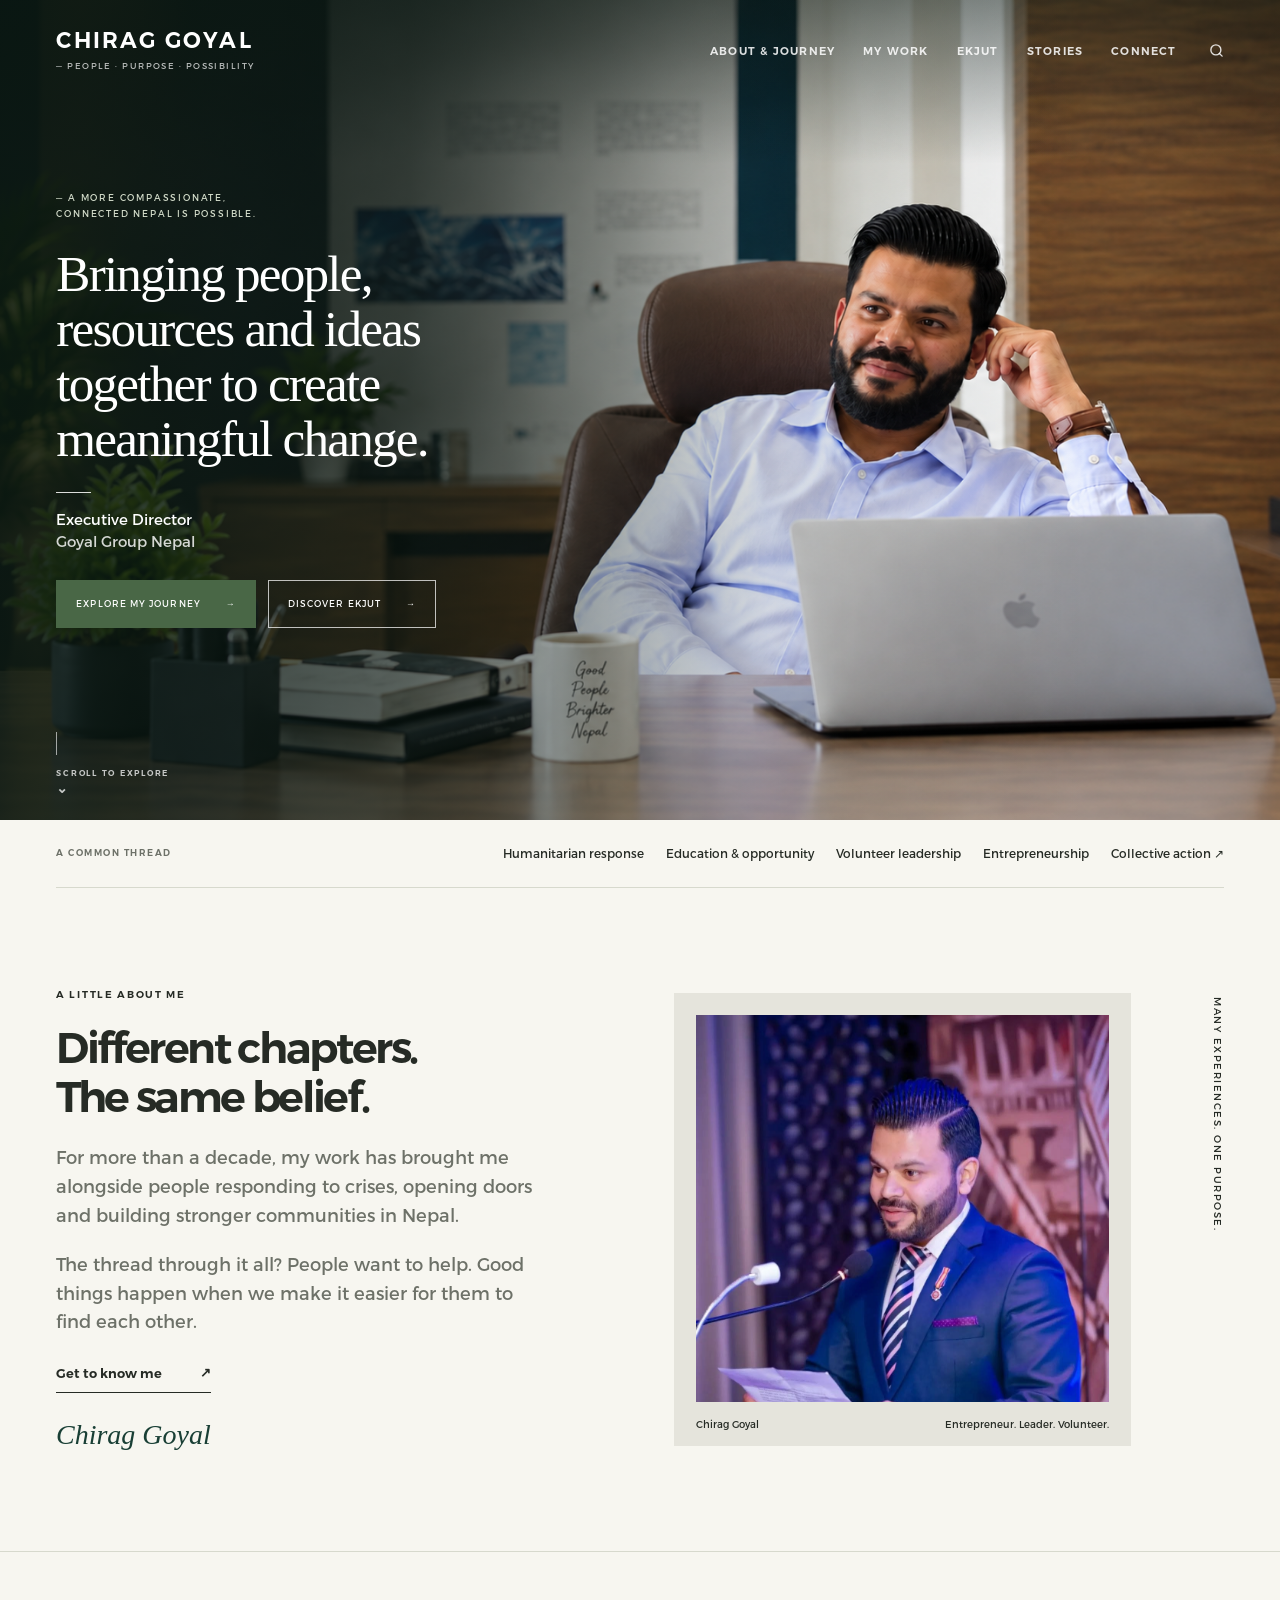
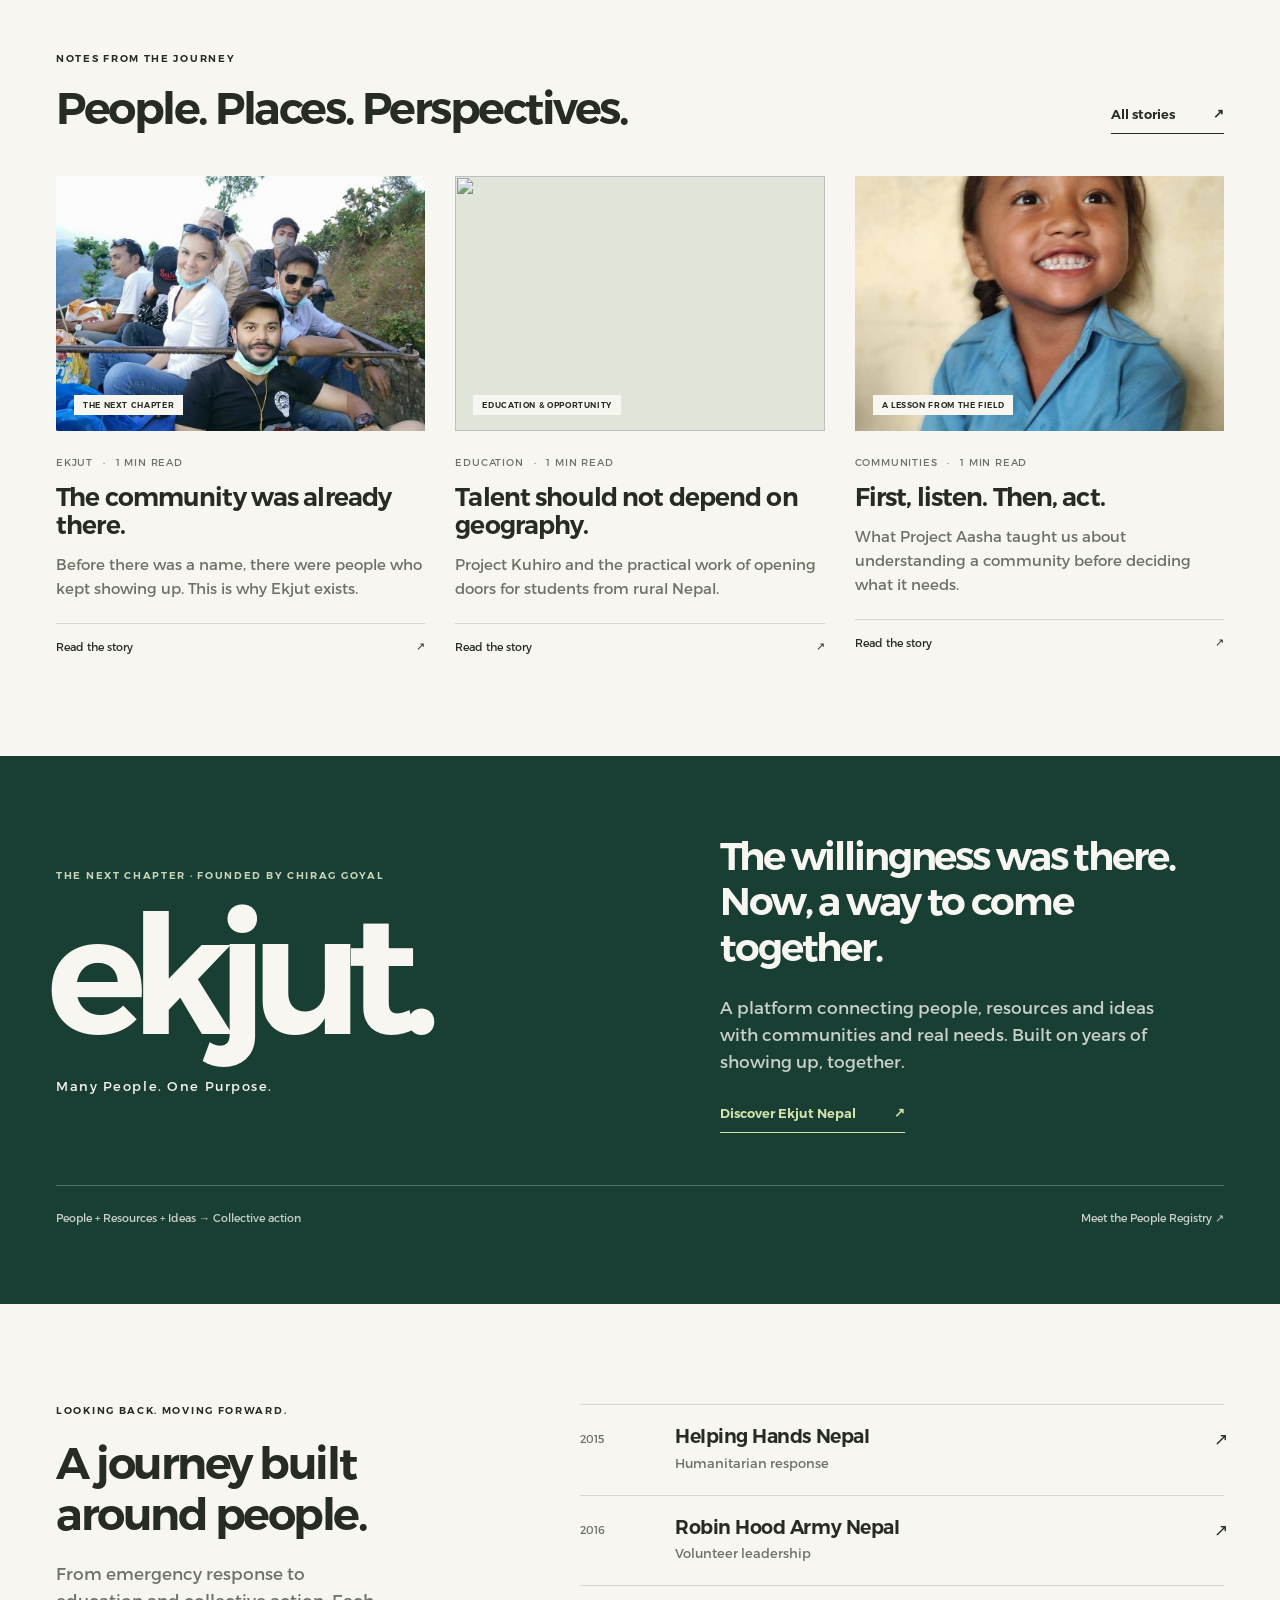
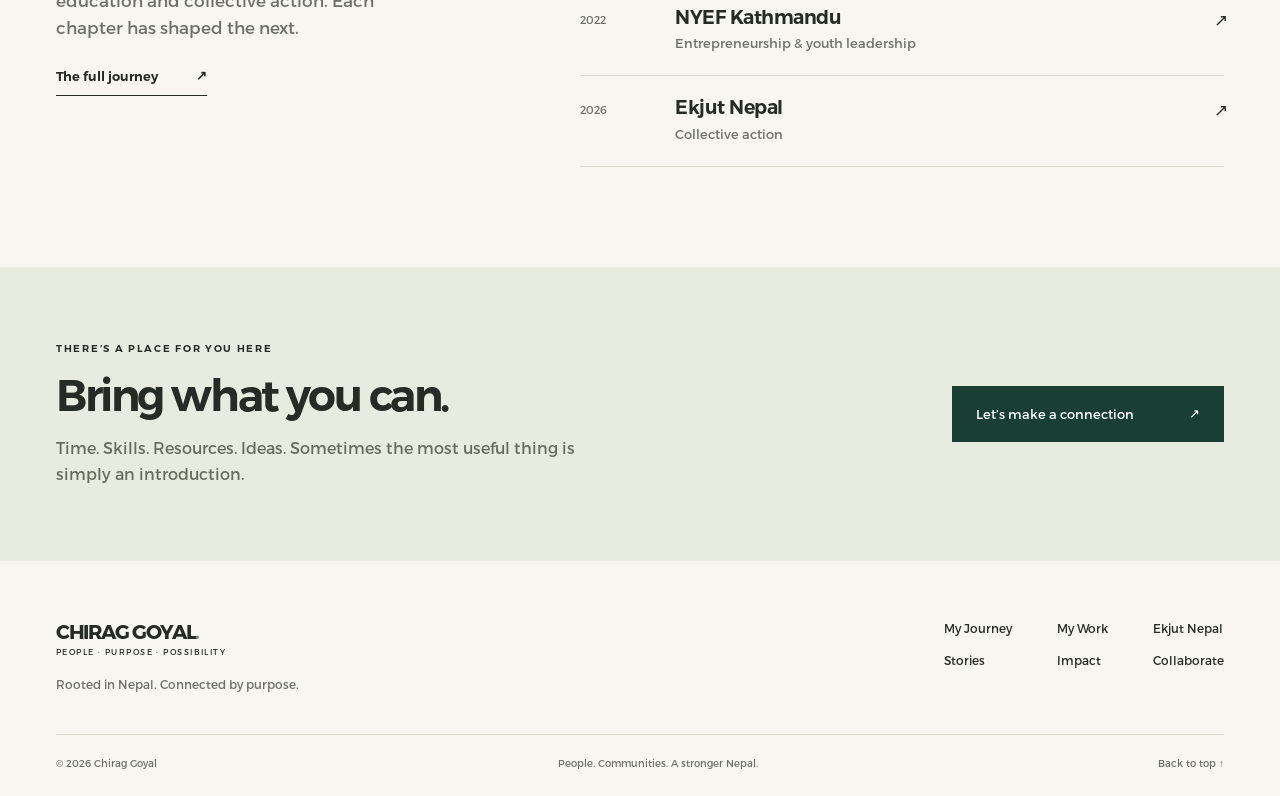
==== index.html @ 1b209d13 "Initial commit" ====
<!doctype html>
<html lang="en">
<head>
  <meta charset="utf-8">
  <meta name="viewport" content="width=device-width, initial-scale=1">
  <meta name="description" content="The work, ideas and journey of Chirag Goyal. Bringing people, resources and ideas together to create meaningful change in Nepal.">
  <meta name="theme-color" content="#193f35">
  <title>Chirag Goyal — People. Purpose. Possibility.</title>
  <link rel="icon" href="assets/favicon.svg" type="image/svg+xml">
  <link rel="stylesheet" href="style.css?v=20260907-photos-hero">
  <script src="app.js?v=20260907-photos-hero" defer></script>
</head>
<body>
  <a class="skip" href="#main">Skip to content</a>
  <div id="site">
    <main id="main">
      <!-- 1. RECREATED HERO SECTION -->
      <section class="hero-live" aria-label="Chirag Goyal hero">
        <img class="hero-live-image" src="assets/hero-bg.png" alt="Chirag Goyal in his office" fetchpriority="high">
        <div class="hero-live-shade" aria-hidden="true"></div>

        <!-- Floating Top Navigation -->
        <div class="hero-live-nav">
          <a class="hero-live-brand" href="index.html" aria-label="Chirag Goyal — Home">
            <span class="hero-brand-title">CHIRAG GOYAL</span>
            <span class="hero-brand-sub">— PEOPLE · PURPOSE · POSSIBILITY</span>
          </a>
          <nav aria-label="Hero navigation">
            <a href="index.html" aria-current="page">HOME</a>
            <a href="#about">ABOUT</a>
            <a href="journey.html">JOURNEY</a>
            <a href="work.html">MY WORK</a>
            <a href="ekjut.html">EKJUT</a>
            <a href="stories.html">PRESS</a>
            <a href="stories.html">STORIES</a>
            <a href="impact.html">IMPACT</a>
            <a href="collaborate.html">COLLABORATE</a>
            <a href="collaborate.html#contact">CONTACT</a>
            <a class="hero-search" href="stories.html" aria-label="Search stories">
              <svg width="15" height="15" viewBox="0 0 24 24" fill="none" stroke="currentColor" stroke-width="2.2" stroke-linecap="round" stroke-linejoin="round" aria-hidden="true">
                <circle cx="11" cy="11" r="8"></circle>
                <line x1="21" y1="21" x2="16.65" y2="16.65"></line>
              </svg>
            </a>
          </nav>
          <button class="hero-menu" type="button" aria-expanded="false" aria-label="Toggle navigation">Menu <span aria-hidden="true">☰</span></button>
        </div>

        <!-- Mobile Drawer Navigation -->
        <div class="hero-drawer" id="hero-drawer" aria-hidden="true">
          <button class="hero-drawer-close" type="button" aria-label="Close menu">Close ×</button>
          <div class="hero-drawer-links">
            <a href="index.html" aria-current="page">HOME</a>
            <a href="#about">ABOUT</a>
            <a href="journey.html">JOURNEY</a>
            <a href="work.html">MY WORK</a>
            <a href="ekjut.html">EKJUT</a>
            <a href="stories.html">PRESS</a>
            <a href="stories.html">STORIES</a>
            <a href="impact.html">IMPACT</a>
            <a href="collaborate.html">COLLABORATE</a>
            <a href="collaborate.html#contact">CONTACT</a>
          </div>
        </div>

        <!-- Left Hero Content -->
        <div class="hero-live-copy">
          <p class="hero-kicker">— A MORE COMPASSIONATE,<br>CONNECTED NEPAL IS POSSIBLE.</p>
          <h1>Bringing people,<br>resources and ideas<br>together to create<br>meaningful change.</h1>
          <div class="hero-rule" aria-hidden="true"></div>
          <p class="hero-role">Executive Director<br><span>Goyal Group Nepal</span></p>
          <div class="hero-actions">
            <a class="hero-btn hero-btn-primary" href="journey.html">EXPLORE MY JOURNEY <span class="arrow" aria-hidden="true">→</span></a>
            <a class="hero-btn hero-btn-secondary" href="ekjut.html">DISCOVER EKJUT <span class="arrow" aria-hidden="true">→</span></a>
          </div>
        </div>

        <!-- Right-Side Decorative Accent -->
        <aside class="hero-live-aside" aria-hidden="true">
          <span>People<br>Communities<br>Opportunities<br>A Stronger Nepal</span>
          <div class="aside-rule"></div>
        </aside>

        <!-- Scroll Indicator -->
        <a class="hero-scroll" href="#about" aria-label="Scroll to explore">
          <span class="scroll-line" aria-hidden="true"></span>
          <span>SCROLL TO EXPLORE</span>
          <span class="scroll-chevron" aria-hidden="true">⌄</span>
        </a>
      </section>

      <!-- Topic Strip -->
      <div class="wrap topic-strip" id="about">
        <span class="eyebrow">A common thread</span>
        <a href="stories.html?category=Humanitarian%20response">Humanitarian response</a>
        <a href="stories.html?category=Education">Education &amp; opportunity</a>
        <a href="stories.html?category=Volunteers">Volunteer leadership</a>
        <a href="stories.html?category=Entrepreneurship">Entrepreneurship</a>
        <a href="ekjut.html">Collective action ↗</a>
      </div>

      <!-- About Section -->
      <section class="section">
        <div class="wrap intro">
          <div class="intro-copy">
            <div class="eyebrow">A little about me</div>
            <h2>Different chapters.<br>The same belief.</h2>
            <p>For more than a decade, my work has brought me alongside people responding to crises, opening doors and building stronger communities in Nepal.</p>
            <p>The thread through it all? People want to help. Good things happen when we make it easier for them to find each other.</p>
            <a class="text-link" href="journey.html">Get to know me <span class="arrow" aria-hidden="true">↗</span></a>
            <div class="signature">Chirag Goyal</div>
          </div>
          <div class="portrait-layout">
            <div class="portrait-frame">
              <img src="assets/chirag-goyal.jpg" alt="Chirag Goyal" loading="lazy" width="420" height="387">
              <div class="portrait-caption">
                <span>Chirag Goyal</span>
                <span>Entrepreneur. Leader. Volunteer.</span>
              </div>
            </div>
            <span class="portrait-aside">MANY EXPERIENCES. ONE PURPOSE.</span>
          </div>
        </div>
      </section>

      <!-- Stories Section -->
      <section class="section stories-section">
        <div class="wrap">
          <div class="section-head">
            <div>
              <div class="eyebrow">Notes from the journey</div>
              <h2>People. Places. Perspectives.</h2>
            </div>
            <a class="text-link" href="stories.html">All stories <span class="arrow" aria-hidden="true">↗</span></a>
          </div>
          <div class="story-grid">
            <article class="story-card">
              <a href="story.html?id=community-was-already-there" tabindex="-1" aria-hidden="true">
                <div class="story-art ekjut-art" aria-hidden="true">
                  <strong>ekjut.</strong>
                  <small class="art-label">The next chapter</small>
                </div>
              </a>
              <div class="story-meta"><span>Ekjut</span><span>·</span><span>1 min read</span></div>
              <h3><a href="story.html?id=community-was-already-there">The community was already there.</a></h3>
              <p>Before there was a name, there were people who kept showing up. This is why Ekjut exists.</p>
              <a class="read-story" href="story.html?id=community-was-already-there" aria-label="Read The community was already there.">Read the story <span class="arrow" aria-hidden="true">↗</span></a>
            </article>
            <article class="story-card">
              <a href="story.html?id=talent-and-geography" tabindex="-1" aria-hidden="true">
                <div class="story-art" aria-hidden="true">
                  <img src="assets/home-hero-exact.jpeg" alt="" loading="lazy">
                  <small class="art-label">Education &amp; opportunity</small>
                </div>
              </a>
              <div class="story-meta"><span>Education</span><span>·</span><span>1 min read</span></div>
              <h3><a href="story.html?id=talent-and-geography">Talent should not depend on geography.</a></h3>
              <p>Project Kuhiro and the practical work of opening doors for students from rural Nepal.</p>
              <a class="read-story" href="story.html?id=talent-and-geography" aria-label="Read Talent should not depend on geography.">Read the story <span class="arrow" aria-hidden="true">↗</span></a>
            </article>
            <article class="story-card">
              <a href="story.html?id=listening-before-acting" tabindex="-1" aria-hidden="true">
                <div class="story-art type-art" aria-hidden="true">
                  <span>Listen.<br>Understand.<br>Act.</span>
                  <small class="art-label">A lesson from the field</small>
                </div>
              </a>
              <div class="story-meta"><span>Communities</span><span>·</span><span>1 min read</span></div>
              <h3><a href="story.html?id=listening-before-acting">First, listen. Then, act.</a></h3>
              <p>What Project Aasha taught us about understanding a community before deciding what it needs.</p>
              <a class="read-story" href="story.html?id=listening-before-acting" aria-label="Read First, listen. Then, act.">Read the story <span class="arrow" aria-hidden="true">↗</span></a>
            </article>
          </div>
        </div>
      </section>

      <!-- Ekjut Feature -->
      <section class="ekjut-feature">
        <div class="wrap">
          <div class="ekjut-layout">
            <div>
              <div class="eyebrow">The next chapter · Founded by Chirag Goyal</div>
              <div class="ekjut-word">ekjut.</div>
              <div class="ekjut-tagline">Many People. One Purpose.</div>
            </div>
            <div>
              <h2>The willingness was there.<br>Now, a way to come together.</h2>
              <p>A platform connecting people, resources and ideas with communities and real needs. Built on years of showing up, together.</p>
              <a class="text-link" href="ekjut.html">Discover Ekjut Nepal <span class="arrow" aria-hidden="true">↗</span></a>
            </div>
          </div>
          <div class="ekjut-bottom">
            <span>People + Resources + Ideas → Collective action</span>
            <a href="ekjut.html#registry">Meet the People Registry ↗</a>
          </div>
        </div>
      </section>

      <!-- Journey Preview -->
      <section class="section">
        <div class="wrap journey-preview">
          <div>
            <div class="eyebrow">Looking back. Moving forward.</div>
            <h2>A journey built around people.</h2>
            <p>From emergency response to education and collective action. Each chapter has shaped the next.</p>
            <a class="text-link" href="journey.html">The full journey <span class="arrow" aria-hidden="true">↗</span></a>
          </div>
          <div>
            <a class="mini-milestone" href="journey.html#helping-hands">
              <span class="year">2015</span>
              <div>
                <h3>Helping Hands Nepal</h3>
                <p>Humanitarian response</p>
              </div>
              <span class="arrow" aria-hidden="true">↗</span>
            </a>
            <a class="mini-milestone" href="journey.html#robin-hood-army">
              <span class="year">2016</span>
              <div>
                <h3>Robin Hood Army Nepal</h3>
                <p>Volunteer leadership</p>
              </div>
              <span class="arrow" aria-hidden="true">↗</span>
            </a>
            <a class="mini-milestone" href="journey.html#nyef">
              <span class="year">2022</span>
              <div>
                <h3>NYEF Kathmandu</h3>
                <p>Entrepreneurship &amp; youth leadership</p>
              </div>
              <span class="arrow" aria-hidden="true">↗</span>
            </a>
            <a class="mini-milestone" href="journey.html#ekjut">
              <span class="year">2026</span>
              <div>
                <h3>Ekjut Nepal</h3>
                <p>Collective action</p>
              </div>
              <span class="arrow" aria-hidden="true">↗</span>
            </a>
          </div>
        </div>
      </section>

      <!-- Invitation Section -->
      <section class="invitation">
        <div class="wrap invite-inner">
          <div>
            <div class="eyebrow">There’s a place for you here</div>
            <h2>Bring what you can.</h2>
            <p>Time. Skills. Resources. Ideas. Sometimes the most useful thing is simply an introduction.</p>
          </div>
          <a class="button" href="collaborate.html">Let’s make a connection <span class="arrow" aria-hidden="true">↗</span></a>
        </div>
      </section>
    </main>

    <!-- Site Footer -->
    <footer>
      <div class="wrap">
        <div class="footer-top">
          <div>
            <a class="brand" href="index.html" aria-label="Chirag Goyal — Home">
              <strong>CHIRAG GOYAL<span style="color:#819369">.</span></strong>
              <small>People · Purpose · Possibility</small>
            </a>
            <p class="footer-note">Rooted in Nepal. Connected by purpose.</p>
          </div>
          <nav class="footer-links" aria-label="Footer navigation">
            <a href="journey.html">My Journey</a>
            <a href="work.html">My Work</a>
            <a href="ekjut.html">Ekjut Nepal</a>
            <a href="stories.html">Stories</a>
            <a href="impact.html">Impact</a>
            <a href="collaborate.html">Collaborate</a>
          </nav>
        </div>
        <div class="footer-bottom">
          <span>© 2026 Chirag Goyal</span>
          <span>People. Communities. A stronger Nepal.</span>
          <a href="#main">Back to top ↑</a>
        </div>
      </div>
    </footer>
  </div>
  <noscript>Please enable JavaScript for enhanced features.</noscript>
</body>
</html>
---- style.css ----
@font-face{font-family:Montserrat;src:url('assets/fonts/montserrat-regular.otf');font-weight:400;font-display:swap}
@font-face{font-family:Montserrat;src:url('assets/fonts/montserrat-semibold.otf');font-weight:600;font-display:swap}
@font-face{font-family:Montserrat;src:url('assets/fonts/montserrat-bold.otf');font-weight:700 900;font-display:swap}
@font-face{font-family:'Proxima Nova';src:local('Proxima Nova'),local('ProximaNova-Regular'),local('FONTSPRING DEMO - Proxima Nova');font-weight:400;font-display:swap}
:root{--paper:#f7f6f0;--ink:#262b25;--green:#193f35;--muted:#6d7168;--line:#d7d9cd;--sage:#dfe5d8;--lime:#d4e3ab;--display:Montserrat,sans-serif;--body:'Proxima Nova',Montserrat,sans-serif}
*{box-sizing:border-box}html{scroll-behavior:smooth;scroll-padding-top:100px}body{margin:0;background:var(--paper);color:var(--ink);font:17px/1.6 var(--body)}a{color:inherit;text-decoration:none}button,input,select,textarea{font:inherit}button{cursor:pointer;color:inherit}a:focus-visible,button:focus-visible,input:focus-visible,select:focus-visible,textarea:focus-visible,summary:focus-visible{outline:3px solid #849b4a;outline-offset:5px}img{display:block;max-width:100%}h1,h2,h3,p{margin:0}h1,h2,h3{font-family:var(--display);font-weight:600;line-height:1.13;letter-spacing:-.055em}h1{font-size:clamp(42px,5.2vw,76px)}h2{font-size:clamp(32px,3.5vw,50px)}h3{font-size:24px;letter-spacing:-.035em}p+p{margin-top:20px}::selection{background:var(--lime);color:var(--green)}.wrap{width:min(1280px,calc(100% - 112px));margin:auto}.eyebrow{font:600 10px/1.4 var(--display);text-transform:uppercase;letter-spacing:.17em}.muted{color:var(--muted)}.skip{position:fixed;left:20px;top:-100px;z-index:100;background:var(--paper);padding:12px}.skip:focus{top:15px}.site-header{height:100px;display:flex;align-items:center;position:relative;z-index:20;background:var(--paper)}.header-inner{display:flex;align-items:center;justify-content:space-between;gap:32px}.brand{display:flex;flex-direction:column;flex-shrink:0;line-height:1.2}.brand strong{font:700 20px var(--display);letter-spacing:-.065em}.brand small{font-size:8px;letter-spacing:.18em;text-transform:uppercase;margin-top:5px}.desktop-nav{display:flex;gap:29px;align-items:center;font-size:13px}.desktop-nav a{position:relative;padding:9px 0}.desktop-nav a:not(.nav-cta):after{content:'';height:1px;position:absolute;bottom:3px;left:0;width:0;background:var(--green);transition:width .2s}.desktop-nav a:hover:after,.desktop-nav a[aria-current]:after{width:100%}.desktop-nav .nav-cta{border:1px solid var(--green);padding:10px 18px;margin-left:12px}.arrow{display:inline-block;margin-left:15px;transition:transform .2s;font-family:Arial,sans-serif}a:hover .arrow,button:hover .arrow{transform:translate(3px,-2px)}.menu-toggle{display:none;background:transparent;border:1px solid var(--line);padding:9px 15px;font-size:12px}
.hero{position:relative;min-height:650px;height:calc(100svh - 145px);max-height:820px;margin:0 24px;background:var(--green);color:white;overflow:hidden}.hero-image{position:absolute;inset:0;width:100%;height:100%;object-fit:cover;object-position:50% 53%;filter:saturate(.55)}.hero:after{content:'';position:absolute;inset:0;background:linear-gradient(90deg,#0d2119b8,#0d211926 80%),linear-gradient(0deg,#0d211961,transparent 65%)}.hero-inner{position:relative;z-index:1;height:100%;min-height:650px;display:flex;flex-direction:column;justify-content:center;padding-top:35px;padding-bottom:95px}.hero .eyebrow{display:flex;align-items:center;gap:10px;margin-bottom:28px}.dot{width:6px;height:6px;display:inline-block;border-radius:50%;background:var(--lime)}.hero h1{font-size:clamp(54px,6.6vw,92px);font-weight:600;line-height:1.04;max-width:790px;letter-spacing:-.065em}.hero h1 span{color:#dbe5bd}.hero-copy{max-width:395px;margin-top:25px;font-size:18px;line-height:1.6;color:#edf0e8}.text-link{display:inline-flex;align-items:center;gap:23px;border-bottom:1px solid currentColor;padding-bottom:8px;font-size:13px;font-weight:600}.hero .text-link{align-self:flex-start;margin-top:30px}.hero-bottom{position:absolute;left:0;right:0;bottom:26px;display:flex;justify-content:space-between;align-items:end;font:400 10px var(--display);letter-spacing:.06em;color:#f1f1e7}.hero-side{position:absolute;right:0;top:42%;writing-mode:vertical-rl;font-size:9px;letter-spacing:.2em}.topic-strip{display:flex;align-items:center;justify-content:space-between;gap:22px;padding:24px 0;border-bottom:1px solid var(--line);font-size:12px}.topic-strip .eyebrow{color:var(--muted);margin-right:auto;font-size:9px}.topic-strip a{white-space:nowrap}.topic-strip a:hover{color:#637640}
.section{padding:100px 0}.section-head{display:flex;align-items:end;justify-content:space-between;gap:30px;margin-bottom:42px}.section-head .eyebrow{margin-bottom:17px}.intro{display:grid;grid-template-columns:1fr 1.05fr;gap:95px;align-items:center}.intro-copy h2{margin:22px 0;font-size:43px;max-width:500px}.intro-copy>p{max-width:480px;color:var(--muted);font-size:18px}.intro-copy .text-link{margin-top:27px}.portrait-layout{display:grid;grid-template-columns:1fr 75px;gap:18px}.portrait-frame{background:#e5e4dc;padding:22px 22px 0;align-self:start}.portrait-frame img{width:100%;filter:saturate(.55);aspect-ratio:1.1;object-fit:cover}.portrait-caption{display:flex;align-items:center;justify-content:space-between;font-size:10px;padding:14px 0;gap:12px}.portrait-aside{writing-mode:vertical-rl;align-self:start;font:400 10px var(--display);letter-spacing:.15em;padding-top:4px}.signature{font:italic 28px Georgia,serif;margin-top:26px;color:var(--green)}.stories-section{border-top:1px solid var(--line)}.story-grid{display:grid;grid-template-columns:repeat(3,1fr);gap:30px}.story-card{min-width:0;display:flex;flex-direction:column}.story-art{height:255px;position:relative;overflow:hidden;background:var(--sage);margin-bottom:23px}.story-art img{width:100%;height:100%;object-fit:cover;transition:transform .6s;filter:saturate(.55)}.story-card:hover .story-art img{transform:scale(1.035)}.art-label{position:absolute;bottom:16px;left:18px;z-index:2;background:var(--paper);padding:5px 9px;font:600 8px var(--display);letter-spacing:.08em;text-transform:uppercase}.story-art.ekjut-art{background:#dbe3ce;display:grid;place-items:center}.ekjut-art:before,.ekjut-art:after{content:'';position:absolute;width:185px;height:185px;border:1px solid #8da178;border-radius:50%;top:23px;left:calc(50% - 135px)}.ekjut-art:after{left:calc(50% - 45px)}.ekjut-art strong{font:600 57px var(--display);letter-spacing:-.09em;color:var(--green);z-index:1}.type-art{background:#e5dfcd;display:flex;align-items:center;justify-content:center;padding:25px}.type-art>span{font:600 52px/1 var(--display);letter-spacing:-.075em;color:#596147;max-width:250px}.type-art:after{content:'↗';position:absolute;right:18px;top:15px;font-size:26px;color:#6d7956}.story-meta{display:flex;gap:10px;color:var(--muted);font-size:10px;text-transform:uppercase;letter-spacing:.08em;flex-wrap:wrap}.story-card h3{margin:13px 0;font-size:25px}.story-card>p{color:var(--muted);font-size:15px;line-height:1.6}.read-story{border-top:1px solid var(--line);display:flex;justify-content:space-between;padding-top:14px;margin-top:23px;font-size:11px}.ekjut-feature{background:var(--green);color:var(--paper);overflow:hidden;padding:78px 0}.ekjut-layout{display:grid;grid-template-columns:1.1fr 1fr;gap:110px;align-items:center}.ekjut-feature .eyebrow{color:#c8d5bb}.ekjut-word{font:600 clamp(100px,13vw,185px)/1.1 var(--display);letter-spacing:-.095em;margin-left:-9px}.ekjut-tagline{font-size:13px;letter-spacing:.12em;margin-top:10px}.ekjut-feature h2{font-size:39px;margin-bottom:23px;line-height:1.17}.ekjut-feature p{color:#c9d2c8;max-width:440px;font-size:17px}.ekjut-feature .text-link{margin-top:28px;color:var(--lime)}.ekjut-bottom{border-top:1px solid #547064;margin-top:52px;padding-top:23px;display:flex;justify-content:space-between;color:#c9d2c8;font-size:11px}.journey-preview{display:grid;grid-template-columns:.8fr 1.2fr;gap:95px}.journey-preview h2{margin:20px 0;max-width:330px}.journey-preview p{max-width:320px;color:var(--muted)}.journey-preview .text-link{margin-top:25px}.mini-milestone{padding:21px 0;border-bottom:1px solid var(--line);display:grid;grid-template-columns:75px 1fr 25px;gap:20px;align-items:start}.mini-milestone:first-child{border-top:1px solid var(--line)}.mini-milestone .year{color:var(--muted);font-size:11px;padding-top:4px}.mini-milestone h3{font-size:19px;letter-spacing:-.025em}.mini-milestone p{font-size:13px;margin-top:5px}.invitation{background:#e8ebdf;padding:75px 0}.invite-inner{display:flex;align-items:center;justify-content:space-between;gap:70px}.invitation h2{font-size:44px;margin:15px 0}.invitation p{font-size:16px;color:#656d5e;max-width:550px}.button{display:inline-flex;align-items:center;justify-content:space-between;gap:40px;padding:17px 23px;border:1px solid var(--green);background:var(--green);color:white;font-size:13px;white-space:nowrap;transition:background .2s}.button:hover{background:#2f5646}.button.outline{background:transparent;color:var(--green)}footer{padding:58px 0 25px}.footer-top{display:flex;justify-content:space-between;align-items:start;gap:35px}.footer-note{font-size:12px;margin-top:17px;color:var(--muted)}.footer-links{display:grid;grid-template-columns:repeat(3,auto);gap:12px 45px;font-size:12px}.footer-bottom{border-top:1px solid var(--line);margin-top:40px;padding-top:20px;display:flex;justify-content:space-between;font-size:10px;color:var(--muted)}
.page-heading{padding:72px 0 55px;border-bottom:1px solid var(--line)}.page-heading .eyebrow{margin-bottom:23px}.page-heading h1{max-width:1000px}.page-heading p{max-width:680px;margin-top:25px;color:var(--muted);font-size:19px}.breadcrumb{font-size:11px;color:var(--muted);margin-bottom:35px;display:flex;gap:14px}.journey-full{display:grid;grid-template-columns:220px 1fr;gap:65px}.side-note{font-size:14px;color:var(--muted);position:sticky;top:35px;align-self:start}.side-note .eyebrow{color:var(--ink);margin-bottom:14px}.timeline-row{border-top:1px solid var(--line);padding:28px 0}.timeline-row:last-child{border-bottom:1px solid var(--line)}.timeline-row summary{list-style:none;display:grid;grid-template-columns:130px 1fr 25px;gap:20px;align-items:start;cursor:pointer}.timeline-row summary::-webkit-details-marker{display:none}.timeline-row summary:after{content:'+';font-size:23px;line-height:1}.timeline-row[open] summary:after{content:'−'}.timeline-row summary time{font-size:12px;color:var(--muted);padding-top:4px}.timeline-row summary h3{font-size:23px}.timeline-row .category{font-size:12px;color:var(--muted);display:block;margin-top:8px}.timeline-copy{margin:23px 40px 0 150px;color:var(--muted);font-size:17px}.lesson{border-left:2px solid #92a277;padding-left:18px;margin-top:22px;color:var(--green);font-style:italic}.work-list{display:grid;grid-template-columns:repeat(2,1fr);gap:0 60px}.work-item{padding:30px 0;border-top:1px solid var(--line)}.work-item .eyebrow{color:var(--muted);margin-bottom:14px}.work-item h3{margin-bottom:14px}.work-item p{color:var(--muted);font-size:16px}.work-item .text-link{margin-top:22px}.split-copy{display:grid;grid-template-columns:1fr 1fr;gap:100px}.split-copy h2{max-width:450px}.split-copy p{color:var(--muted);font-size:18px}.statement{font-size:clamp(30px,4vw,57px);line-height:1.3;letter-spacing:-.05em;font-family:var(--display);max-width:1000px}.quote-section{background:var(--sage)}.quote-section .eyebrow{margin-bottom:26px}.registry-grid{display:grid;grid-template-columns:repeat(3,1fr);gap:0 40px;margin-top:40px}.registry-item{border-top:1px solid var(--line);padding:25px 0}.registry-item h3{font-size:21px;margin-bottom:10px}.registry-item p{font-size:15px;color:var(--muted)}.notice{padding:20px 25px;border-left:2px solid #83976b;background:#eceee4;font-size:14px;color:#58624f;margin-top:35px}.process{counter-reset:step;display:grid;grid-template-columns:repeat(4,1fr);gap:35px;margin-top:45px}.process-item{border-top:1px solid var(--line);padding-top:20px}.process-item:before{counter-increment:step;content:'0' counter(step);font-size:12px;color:var(--muted)}.process-item h3{font-size:22px;margin:20px 0 12px}.process-item p{font-size:15px;color:var(--muted)}.filter-toolbar{display:flex;justify-content:space-between;align-items:center;gap:20px;border-bottom:1px solid var(--line);padding-bottom:25px;margin-bottom:35px}.filters{display:flex;flex-wrap:wrap;gap:6px}.filter-button{background:none;border:1px solid transparent;padding:8px 13px;font-size:12px}.filter-button[aria-pressed=true]{background:var(--green);color:white}.filter-button:hover:not([aria-pressed=true]){border-color:var(--line)}.search-wrap{position:relative;min-width:205px}.search-wrap input{border:0;border-bottom:1px solid #adb5a3;padding:9px 25px 9px 3px;width:100%;background:none;font-size:13px;border-radius:0}.search-wrap span{position:absolute;right:5px;top:5px;font-size:21px}.results-count{font-size:11px;color:var(--muted);margin:0 0 25px}.archive-grid{row-gap:50px}.empty-results{padding:50px 0;grid-column:1/-1}.empty-results p{color:var(--muted);margin:15px 0}.article-wrap{max-width:760px;margin:0 auto}.article-wrap p{font-size:20px;color:#555e51;line-height:1.8}.article-wrap h2{font-size:30px;margin:45px 0 22px}.article-wrap .lesson{font-size:24px;margin:35px 0}.article-top{max-width:940px}.article-top h1{font-size:clamp(40px,5vw,66px);margin:20px 0}.article-top .story-meta{margin-top:25px}.article-art{height:390px;margin:0 0 50px}.article-art.ekjut-art strong{font-size:130px}.article-art.ekjut-art:before,.article-art.ekjut-art:after{width:300px;height:300px;top:40px;left:calc(50% - 240px)}.article-art.ekjut-art:after{left:calc(50% - 60px)}.impact-grid{display:grid;grid-template-columns:repeat(3,1fr);gap:35px}.impact-item{border-top:1px solid var(--line);padding:25px 0}.impact-item h3{margin:20px 0 15px}.impact-item p{color:var(--muted);font-size:16px}.collab-layout{display:grid;grid-template-columns:1fr 1fr;gap:90px}.collab-options{margin-top:25px}.collab-options details{border-bottom:1px solid var(--line);padding:18px 0}.collab-options summary{cursor:pointer;font-family:var(--display);font-size:17px;letter-spacing:-.03em}.collab-options p{color:var(--muted);font-size:15px;padding:15px 0 0}.brief-form{background:#e9ece1;padding:35px}.brief-form h3{margin-bottom:15px}.brief-form>p{font-size:14px;color:var(--muted);margin-bottom:25px}.field{display:flex;flex-direction:column;gap:7px;margin-bottom:19px}.field label{font-size:12px}.field input,.field select,.field textarea{border:1px solid #b7c0ac;border-radius:0;background:var(--paper);padding:12px;font-size:15px;width:100%;min-height:45px}.field textarea{resize:vertical;min-height:120px}.brief-form .button{width:100%}.form-status{font-size:14px;margin-top:18px;color:var(--green)}.sr-only{position:absolute;width:1px;height:1px;padding:0;margin:-1px;overflow:hidden;clip:rect(0,0,0,0);white-space:nowrap;border:0}[hidden]{display:none!important}
@media(max-width:1100px){.wrap{width:calc(100% - 64px)}.desktop-nav{gap:18px;font-size:12px}.desktop-nav .nav-cta{margin-left:0}.intro{gap:45px}.intro-copy h2{font-size:36px}.portrait-layout{grid-template-columns:1fr 15px}.ekjut-layout{gap:60px}.story-art{height:215px}.story-card h3{font-size:22px}.topic-strip{gap:17px}.journey-preview{gap:50px}.hero,.hero-inner{min-height:620px}.journey-full{grid-template-columns:170px 1fr;gap:40px}}
@media(max-width:850px){.desktop-nav{display:none;position:absolute;top:83px;left:0;right:0;background:var(--paper);padding:22px 32px 30px;border-bottom:1px solid var(--line);box-shadow:0 10px 15px #00000008;flex-direction:column;align-items:stretch;gap:10px;font-size:17px}.desktop-nav.is-open{display:flex}.desktop-nav .nav-cta{align-self:flex-start;margin-top:5px}.menu-toggle{display:block}.site-header{height:84px}.hero{margin:0 14px;height:670px;min-height:0}.hero-inner{min-height:0;padding:60px 0 90px}.hero h1{font-size:66px}.hero-side{display:none}.topic-strip{flex-wrap:wrap;justify-content:flex-start;gap:12px 22px}.topic-strip .eyebrow{width:100%}.section{padding:70px 0}.intro{gap:35px;grid-template-columns:1fr 1fr}.intro-copy h2{font-size:32px}.intro-copy>p{font-size:16px}.portrait-frame{padding:12px 12px 0}.portrait-caption{font-size:8px;align-items:start}.story-grid{gap:22px}.story-art{height:185px}.story-card h3{font-size:20px}.ekjut-layout{gap:35px}.ekjut-feature h2{font-size:31px}.ekjut-word{font-size:110px}.ekjut-tagline{font-size:11px}.journey-preview{gap:30px;grid-template-columns:.9fr 1.1fr}.mini-milestone{grid-template-columns:50px 1fr 15px;gap:12px}.mini-milestone h3{font-size:17px}.invite-inner{gap:35px}.invitation h2{font-size:35px}.journey-full{grid-template-columns:1fr}.side-note{position:static;max-width:550px}.split-copy{gap:40px}.process{grid-template-columns:repeat(2,1fr)}.filter-toolbar{align-items:stretch;flex-direction:column}.search-wrap{max-width:350px}.collab-layout{gap:40px}.footer-links{gap:12px 25px}.impact-grid{gap:25px}}
@media(max-width:600px){.wrap{width:calc(100% - 40px)}.brand strong{font-size:19px}.hero{height:690px;margin:0 10px}.hero .wrap{width:calc(100% - 38px)}.hero-inner{justify-content:center;padding-bottom:95px}.hero h1{font-size:55px}.hero-copy{font-size:16px;max-width:310px}.hero .eyebrow{font-size:8px;margin-bottom:25px}.hero-image{object-position:61% center}.hero:after{background:linear-gradient(90deg,#13271bc4,#13271b40),linear-gradient(0deg,#13271b75,transparent)}.hero-bottom{font-size:8px;bottom:22px;gap:25px}.hero-bottom>span:last-child{text-align:right;max-width:100px}.topic-strip{padding:22px 0;font-size:11px;gap:13px 19px}.section{padding:60px 0}.intro{grid-template-columns:1fr;gap:40px}.intro-copy h2{font-size:36px}.intro-copy>p{font-size:17px}.portrait-layout{max-width:380px;grid-template-columns:1fr 20px}.portrait-frame{padding:18px 18px 0}.portrait-caption{font-size:10px}.section-head{align-items:start;gap:20px;margin-bottom:28px}.section-head h2{font-size:31px}.section-head>.text-link{font-size:10px;gap:5px;white-space:nowrap;margin-top:38px}.story-grid{grid-template-columns:1fr;gap:38px}.story-art{height:260px;margin-bottom:18px}.story-card h3{font-size:26px}.story-card>p{font-size:16px}.read-story{margin-top:18px}.ekjut-feature{padding:55px 0}.ekjut-layout{grid-template-columns:1fr;gap:42px}.ekjut-word{font-size:145px}.ekjut-feature h2{font-size:34px;max-width:360px}.ekjut-bottom{gap:20px;font-size:10px;flex-wrap:wrap;margin-top:35px}.journey-preview{grid-template-columns:1fr;gap:35px}.journey-preview h2{font-size:36px;max-width:360px}.journey-preview p{max-width:none}.mini-milestone{grid-template-columns:62px 1fr 20px;padding:23px 0}.mini-milestone h3{font-size:18px}.invitation{padding:55px 0}.invite-inner{flex-direction:column;align-items:start;gap:28px}.invitation h2{font-size:36px}.footer-top{flex-direction:column;gap:30px}.footer-links{width:100%;justify-content:space-between;gap:14px}.footer-bottom{font-size:9px;gap:18px;align-items:start}.footer-bottom>span:last-child{text-align:right;max-width:145px}.page-heading{padding:45px 0}.page-heading p{font-size:17px}.timeline-row summary{grid-template-columns:1fr 20px;gap:12px}.timeline-row summary time{grid-column:1/-1}.timeline-row summary h3{font-size:21px}.timeline-copy{margin:22px 20px 0 0;font-size:16px}.work-list,.split-copy,.registry-grid,.impact-grid,.collab-layout{grid-template-columns:1fr;gap:30px}.registry-grid{gap:0}.process{gap:28px}.process-item h3{font-size:18px}.process-item p{font-size:14px}.statement{font-size:31px}.article-wrap{width:100%}.article-wrap p{font-size:18px}.article-art{height:280px}.article-art.ekjut-art strong{font-size:90px}.article-art.ekjut-art:before,.article-art.ekjut-art:after{width:210px;height:210px;top:30px;left:calc(50% - 150px)}.article-art.ekjut-art:after{left:calc(50% - 50px)}.filter-button{font-size:11px;padding:8px 10px}.brief-form{padding:25px}.page-heading h1{font-size:43px}.article-top h1{font-size:40px}}
@media(prefers-reduced-motion:reduce){html{scroll-behavior:auto}*,*:before,*:after{animation:none!important;transition:none!important}}
/* Hero Live Section - Exact Reference Layout Match with Existing Brand Tokens */
.hero-live{position:relative;width:100%;height:100vh;min-height:720px;max-height:860px;overflow:hidden;background:var(--green);color:#fff}
.hero-live-image{position:absolute;inset:0;width:100%;height:100%;object-fit:cover;object-position:58% 36%;filter:saturate(0.92) contrast(1.02);z-index:1}
.hero-live-shade{position:absolute;inset:0;z-index:2;pointer-events:none;background:linear-gradient(180deg,rgba(7,18,14,0.58) 0%,rgba(7,18,14,0.2) 14%,transparent 26%),linear-gradient(90deg,rgba(8,20,16,0.88) 0%,rgba(8,20,16,0.82) 28%,rgba(8,20,16,0.48) 52%,rgba(8,20,16,0.1) 70%,rgba(8,20,16,0.28) 100%),linear-gradient(0deg,rgba(8,20,16,0.7) 0%,transparent 20%)}
.hero-live-nav,.hero-live-copy,.hero-live-aside,.hero-scroll{position:absolute;z-index:3}

/* Top Navigation Floating Over Hero */
.hero-live-nav{top:0;left:0;right:0;display:flex;align-items:center;justify-content:space-between;padding:32px 4.4vw 20px}
.hero-live-brand{display:flex;flex-direction:column;color:#fff;text-decoration:none}
.hero-brand-title{font:700 21px var(--display);letter-spacing:.18em;line-height:1;color:#fff}
.hero-brand-sub{font:600 8.5px var(--display);letter-spacing:.22em;text-transform:uppercase;color:rgba(255,255,255,0.72);margin-top:8px;padding-top:6px;border-top:1px solid rgba(255,255,255,0.3);display:inline-block}
.hero-live-nav nav{display:flex;align-items:center;gap:26px}
.hero-live-nav nav a{position:relative;font:600 11px var(--display);letter-spacing:.11em;text-transform:uppercase;color:rgba(255,255,255,0.85);text-decoration:none;padding:6px 0;transition:color .2s,opacity .2s}
.hero-live-nav nav a:not(.hero-search):after{content:'';position:absolute;bottom:0;left:0;width:0;height:2px;background:var(--lime);transition:width .25s ease}
.hero-live-nav nav a:hover{color:#fff;opacity:1}
.hero-live-nav nav a:hover:after,.hero-live-nav nav a[aria-current="page"]:after{width:100%}
.hero-live-nav nav a[aria-current="page"]{color:#fff;opacity:1}
.hero-search{display:inline-flex;align-items:center;justify-content:center;color:rgba(255,255,255,0.85);padding:4px;margin-left:4px;transition:color .2s,transform .2s}
.hero-search:hover{color:var(--lime);transform:scale(1.1)}
.hero-menu{display:none;background:transparent;border:1px solid rgba(255,255,255,0.5);color:#fff;padding:8px 14px;font:600 11px var(--display);letter-spacing:.14em;text-transform:uppercase;cursor:pointer;border-radius:0;transition:background .2s,border-color .2s}
.hero-menu:hover{background:rgba(255,255,255,0.15);border-color:#fff}

/* Mobile Drawer */
.hero-drawer{display:none;position:fixed;inset:0;z-index:99;background:rgba(12,28,22,0.98);backdrop-filter:blur(10px);padding:80px 32px 40px;flex-direction:column;justify-content:space-between;transform:translateY(-100%);transition:transform .3s cubic-bezier(0.16,1,0.3,1)}
.hero-drawer.is-open{display:flex;transform:translateY(0)}
.hero-drawer-links{display:flex;flex-direction:column;gap:18px}
.hero-drawer-links a{font:600 19px var(--display);letter-spacing:.08em;text-transform:uppercase;color:rgba(255,255,255,0.9)}
.hero-drawer-links a:hover,.hero-drawer-links a[aria-current="page"]{color:var(--lime)}
.hero-drawer-close{align-self:flex-end;position:absolute;top:26px;right:26px;background:none;border:1px solid rgba(255,255,255,0.4);color:#fff;padding:8px 14px;font:600 11px var(--display);letter-spacing:.12em;text-transform:uppercase}

/* Left Hero Content */
.hero-live-copy{left:4.4vw;top:22%;max-width:580px;animation:heroFadeUp .8s cubic-bezier(0.16,1,0.3,1) both}
@keyframes heroFadeUp{from{opacity:0;transform:translateY(18px)}to{opacity:1;transform:translateY(0)}}
.hero-kicker{font:600 10.5px/1.65 var(--display);letter-spacing:.22em;text-transform:uppercase;color:var(--lime);margin-bottom:24px}
.hero-live-copy h1{font:600 clamp(42px,4.35vw,62px)/1.08 var(--display);letter-spacing:-.048em;color:#fff;margin:0;max-width:570px}
.hero-rule{width:46px;height:2px;background:rgba(255,255,255,0.85);margin:28px 0 18px}
.hero-role{font:400 16px/1.45 var(--body);color:#fff}
.hero-role span{color:rgba(255,255,255,0.82)}

/* CTA Buttons */
.hero-actions{display:flex;align-items:center;gap:14px;margin-top:34px}
.hero-btn{display:inline-flex;align-items:center;justify-content:space-between;gap:38px;padding:14px 24px;font:600 11px var(--display);letter-spacing:.16em;text-transform:uppercase;text-decoration:none;border-radius:0;transition:background .2s,border-color .2s,color .2s,transform .2s;white-space:nowrap}
.hero-btn .arrow{display:inline-block;font-family:Arial,sans-serif;margin-left:0;transition:transform .2s ease}
.hero-btn:hover .arrow{transform:translateX(4px)}
.hero-btn-primary{background:var(--green);border:1px solid var(--green);color:#fff}
.hero-btn-primary:hover{background:#234f42;border-color:#234f42}
.hero-btn-secondary{background:transparent;border:1px solid rgba(255,255,255,0.72);color:#fff}
.hero-btn-secondary:hover{background:rgba(255,255,255,0.12);border-color:#fff}

/* Right-Side Decorative Quote */
.hero-live-aside{right:4.8vw;top:26%;font:italic 26px/1.24 Georgia,serif;color:#f4f2e9;opacity:.88;transform:rotate(-3deg);pointer-events:none;text-align:left}
.aside-rule{width:38px;height:1px;background:rgba(255,255,255,0.55);margin-top:20px}

/* Scroll To Explore Indicator */
.hero-scroll{left:4.4vw;bottom:26px;display:flex;flex-direction:column;align-items:flex-start;color:rgba(255,255,255,0.75);text-decoration:none;font:600 9px/1.5 var(--display);letter-spacing:.22em;text-transform:uppercase;transition:color .2s}
.hero-scroll:hover{color:#fff}
.scroll-line{display:block;width:1px;height:46px;background:rgba(255,255,255,0.6);margin-bottom:12px}
.scroll-chevron{font-size:14px;line-height:1;margin-top:2px}

/* Responsive Media Queries */
@media(max-width:1280px){
  .hero-live-nav nav{gap:18px}
  .hero-live-copy h1{font-size:clamp(38px,4.1vw,52px);max-width:520px}
  .hero-btn{gap:28px;padding:13px 20px;font-size:10.5px}
  .hero-live-aside{font-size:22px;right:3.5vw}
}
@media(max-width:1024px){
  .hero-live{height:760px;min-height:700px}
  .hero-live-nav{padding:26px 4vw 16px}
  .hero-live-nav nav{gap:13px}
  .hero-live-nav nav a{font-size:10px;letter-spacing:.08em}
  .hero-live-image{object-position:62% 36%}
  .hero-live-copy{top:20%;max-width:480px}
  .hero-live-copy h1{font-size:38px}
  .hero-live-aside{font-size:20px;right:3vw;top:28%}
}
@media(max-width:850px){
  .hero-live{height:720px;min-height:680px}
  .hero-live-nav nav{display:none}
  .hero-menu{display:block}
  .hero-live-image{object-position:65% 36%}
  .hero-live-shade{background:linear-gradient(180deg,rgba(7,18,14,0.7) 0%,rgba(7,18,14,0.2) 15%,transparent 26%),linear-gradient(90deg,rgba(8,20,16,0.92) 0%,rgba(8,20,16,0.85) 45%,rgba(8,20,16,0.45) 80%,rgba(8,20,16,0.3) 100%),linear-gradient(0deg,rgba(8,20,16,0.75) 0%,transparent 24%)}
  .hero-live-copy{left:30px;right:30px;top:18%;max-width:none}
  .hero-live-copy h1{font-size:36px}
  .hero-live-aside{display:none}
  .hero-actions{gap:10px}
  .hero-btn{gap:22px;padding:12px 18px;font-size:10px}
  .hero-scroll{left:30px;bottom:22px}
}
@media(max-width:480px){
  .hero-live{height:680px;min-height:640px}
  .hero-live-nav{padding:22px 20px}
  .hero-brand-title{font-size:18px}
  .hero-brand-sub{font-size:7.5px}
  .hero-live-image{object-position:70% 36%}
  .hero-live-shade{background:linear-gradient(180deg,rgba(7,18,14,0.75) 0%,rgba(7,18,14,0.3) 15%,transparent 26%),linear-gradient(90deg,rgba(8,20,16,0.94) 0%,rgba(8,20,16,0.88) 60%,rgba(8,20,16,0.6) 100%),linear-gradient(0deg,rgba(8,20,16,0.8) 0%,transparent 25%)}
  .hero-live-copy{left:20px;right:20px;top:16%}
  .hero-kicker{font-size:9px;margin-bottom:16px}
  .hero-live-copy h1{font-size:31px;line-height:1.12}
  .hero-rule{margin:20px 0 14px}
  .hero-role{font-size:14px}
  .hero-actions{flex-direction:column;align-items:stretch;gap:10px;margin-top:24px}
  .hero-btn{justify-content:center;gap:14px;padding:13px 20px;width:100%}
  .hero-scroll{display:none}
}

/* Simplified hero: one readable copy column and unobstructed portrait. */
.hero-live{height: min(820px,100svh);min-height:680px;max-height:none}
.hero-live-nav{padding:30px 4.4vw;gap:40px}
.hero-live-nav nav{gap:28px}
.hero-brand-title{font-weight:600;font-size:22px;letter-spacing:.1em}
.hero-brand-sub{font-weight:400;letter-spacing:.17em;border:0;padding:0}
.hero-live-image{object-position:center center;filter:none}
.hero-live-shade{background:linear-gradient(90deg,rgba(9,23,18,.89),rgba(9,23,18,.64) 32%,rgba(9,23,18,.12) 60%,transparent 85%),linear-gradient(180deg,rgba(9,23,18,.48),transparent 20%)}
.hero-live-copy{top:190px;left:4.4vw;right:auto;width:45%;max-width:600px;animation:none}
.hero-kicker{font-weight:400;font-size:9px;letter-spacing:.2em;margin:0 0 25px;line-height:1.8;color:#d3dcca}
.hero-live-copy h1{font:400 clamp(38px,4vw,58px)/1.07 Georgia,serif;letter-spacing:-.035em;max-width:none;margin:0}
.hero-rule{margin:25px 0 15px;width:35px;height:1px}
.hero-role{font-size:15px;line-height:1.5}
.hero-actions{gap:12px;margin-top:27px}
.hero-btn{font-size:9px;font-weight:400;letter-spacing:.12em;padding:16px 19px;gap:25px;min-height:48px}
.hero-btn-primary{background:#496746;border-color:#496746}
.hero-live-aside{display:none}
.hero-scroll{bottom:25px;font-size:8px}
.hero-scroll .scroll-line{height:23px}
.photo-art img{filter:none;object-position:center 35%}
.photo-art.article-art{height:auto}
.photo-art.article-art img{height:auto;max-height:700px;object-fit:contain;background:var(--sage)}
.portrait-frame img{aspect-ratio:1;object-position:center;filter:none}
.hero-drawer{overflow-y:auto;overscroll-behavior:contain}
@media(min-width:851px) and (max-height:760px){.hero-live-copy{top:145px}.hero-live-copy h1{font-size:46px}.hero-kicker{margin-bottom:18px}.hero-scroll{display:none}}
@media(max-width:1100px){.hero-live-nav nav{gap:18px}.hero-live-nav nav a{font-size:9px}.hero-brand-title{font-size:19px}.hero-live-copy{width:48%;top:175px}.hero-live-copy h1{font-size:43px}.hero-actions{flex-wrap:wrap}.hero-btn{gap:16px;padding:14px 16px}}
@media(max-width:850px){
 .hero-live{height:auto;min-height:0;display:flex;flex-direction:column;padding-top:82px;background:#19362c}
 .hero-live-nav{position:absolute;padding:23px 24px;gap:20px;height:82px;background:#19362c}
 .hero-live-nav nav{display:none}.hero-menu{display:block;min-height:40px}
 .hero-live-image{position:relative;inset:auto;height:340px;object-position:70% 40%;order:0}
 .hero-live-shade{display:none}
 .hero-live-copy{position:relative;top:auto;left:auto;right:auto;width:auto;max-width:none;padding:35px 30px 45px;order:1}
 .hero-live-copy h1{font:400 46px/1.08 Georgia,serif;letter-spacing:-.03em}
 .hero-kicker{font-size:8px;margin-bottom:21px}
 .hero-actions{flex-direction:row;flex-wrap:wrap;align-items:center;margin-top:25px;gap:12px}
 .hero-btn{width:auto;font-size:9px;justify-content:space-between;padding:15px 18px;min-height:48px;gap:20px}
 .hero-scroll,.hero-live-aside{display:none}.hero-drawer-links{gap:0}.hero-drawer-links a{padding:19px 0;border-bottom:1px solid #ffffff30;font-size:17px}
}
@media(max-width:480px){
 .hero-live-image{height:260px;object-position:72% center}
 .hero-live-nav{padding:20px}.hero-brand-title{font-size:17px}.hero-brand-sub{font-size:6.5px;letter-spacing:.1em}
 .hero-live-copy{padding:29px 22px 36px}.hero-live-copy h1{font-size:clamp(31px,8.8vw,41px)}
 .hero-rule{margin:23px 0 13px}.hero-role{font-size:14px}.hero-actions{gap:10px}
 .hero-btn{font-size:8px;letter-spacing:.05em;gap:12px;padding:14px 12px}
 .section-head{flex-wrap:wrap}.section-head>.text-link{margin-top:0}.portrait-layout{max-width:none}
}
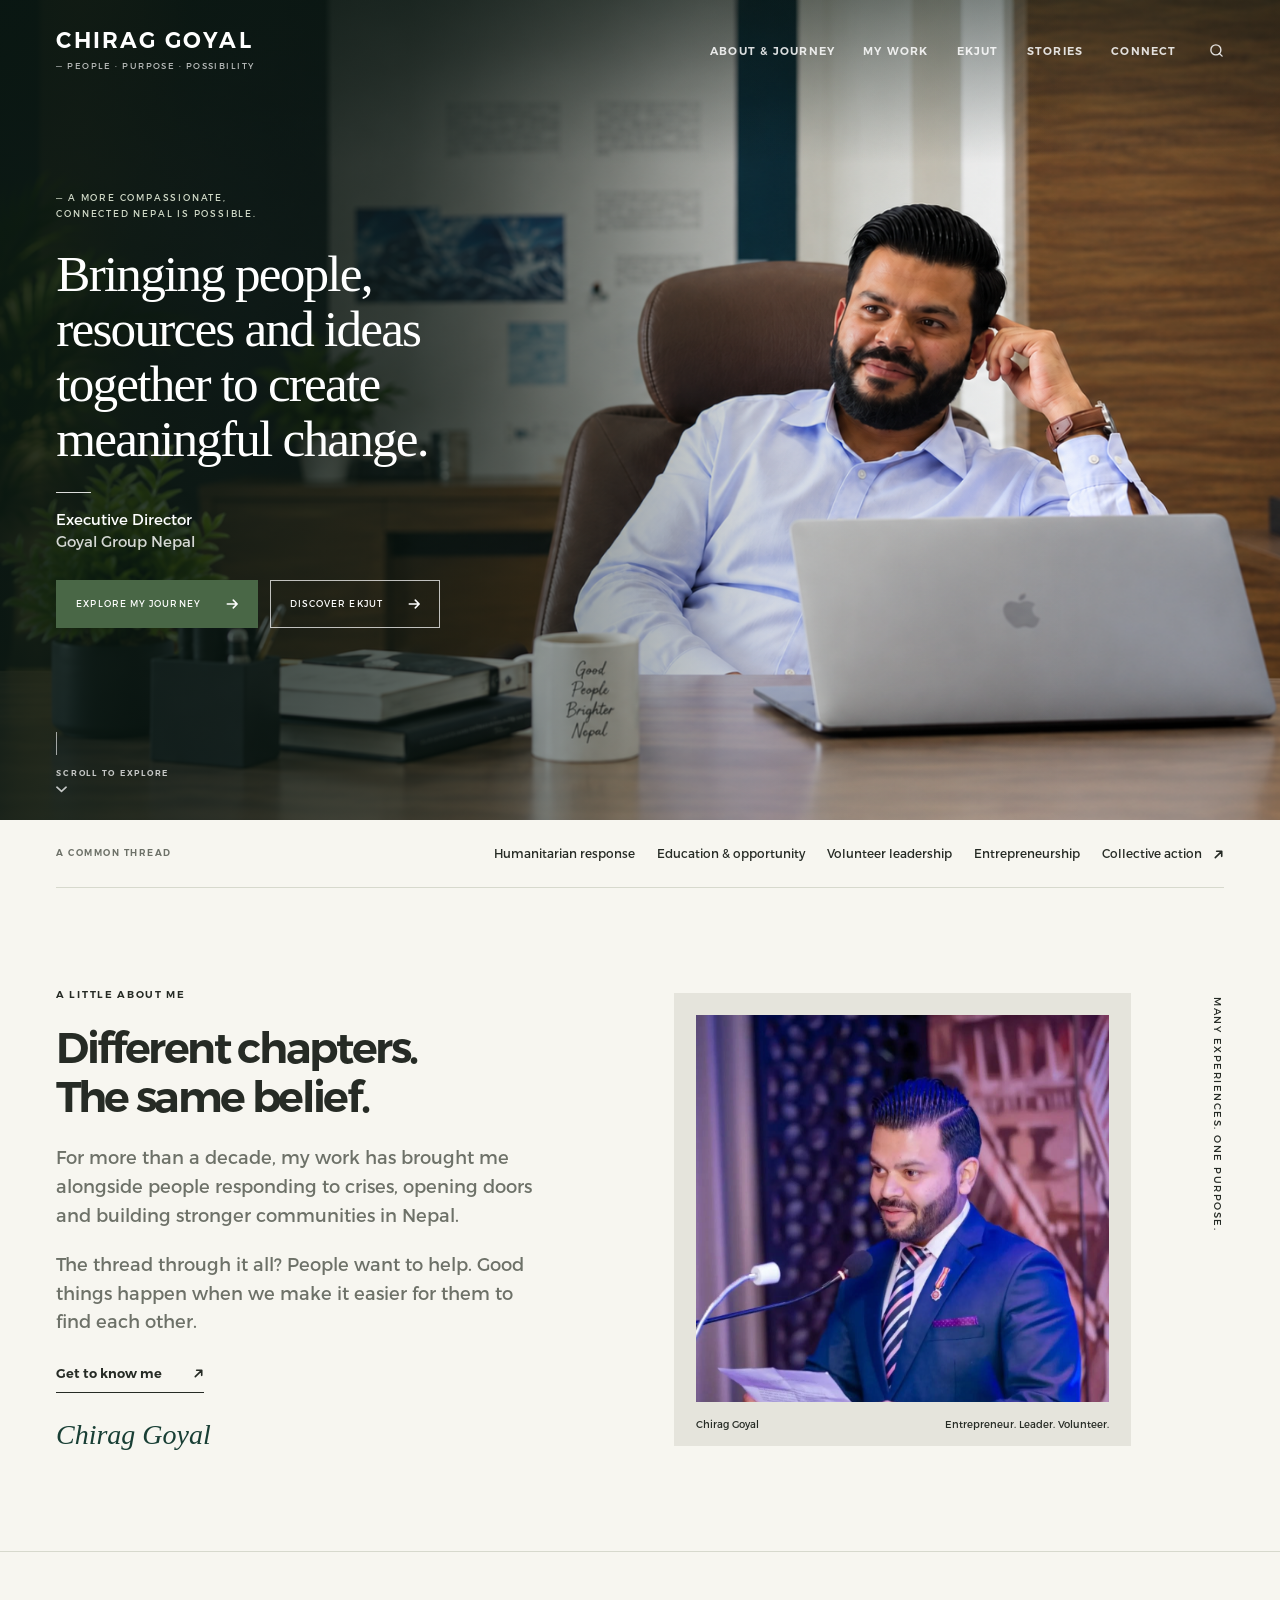
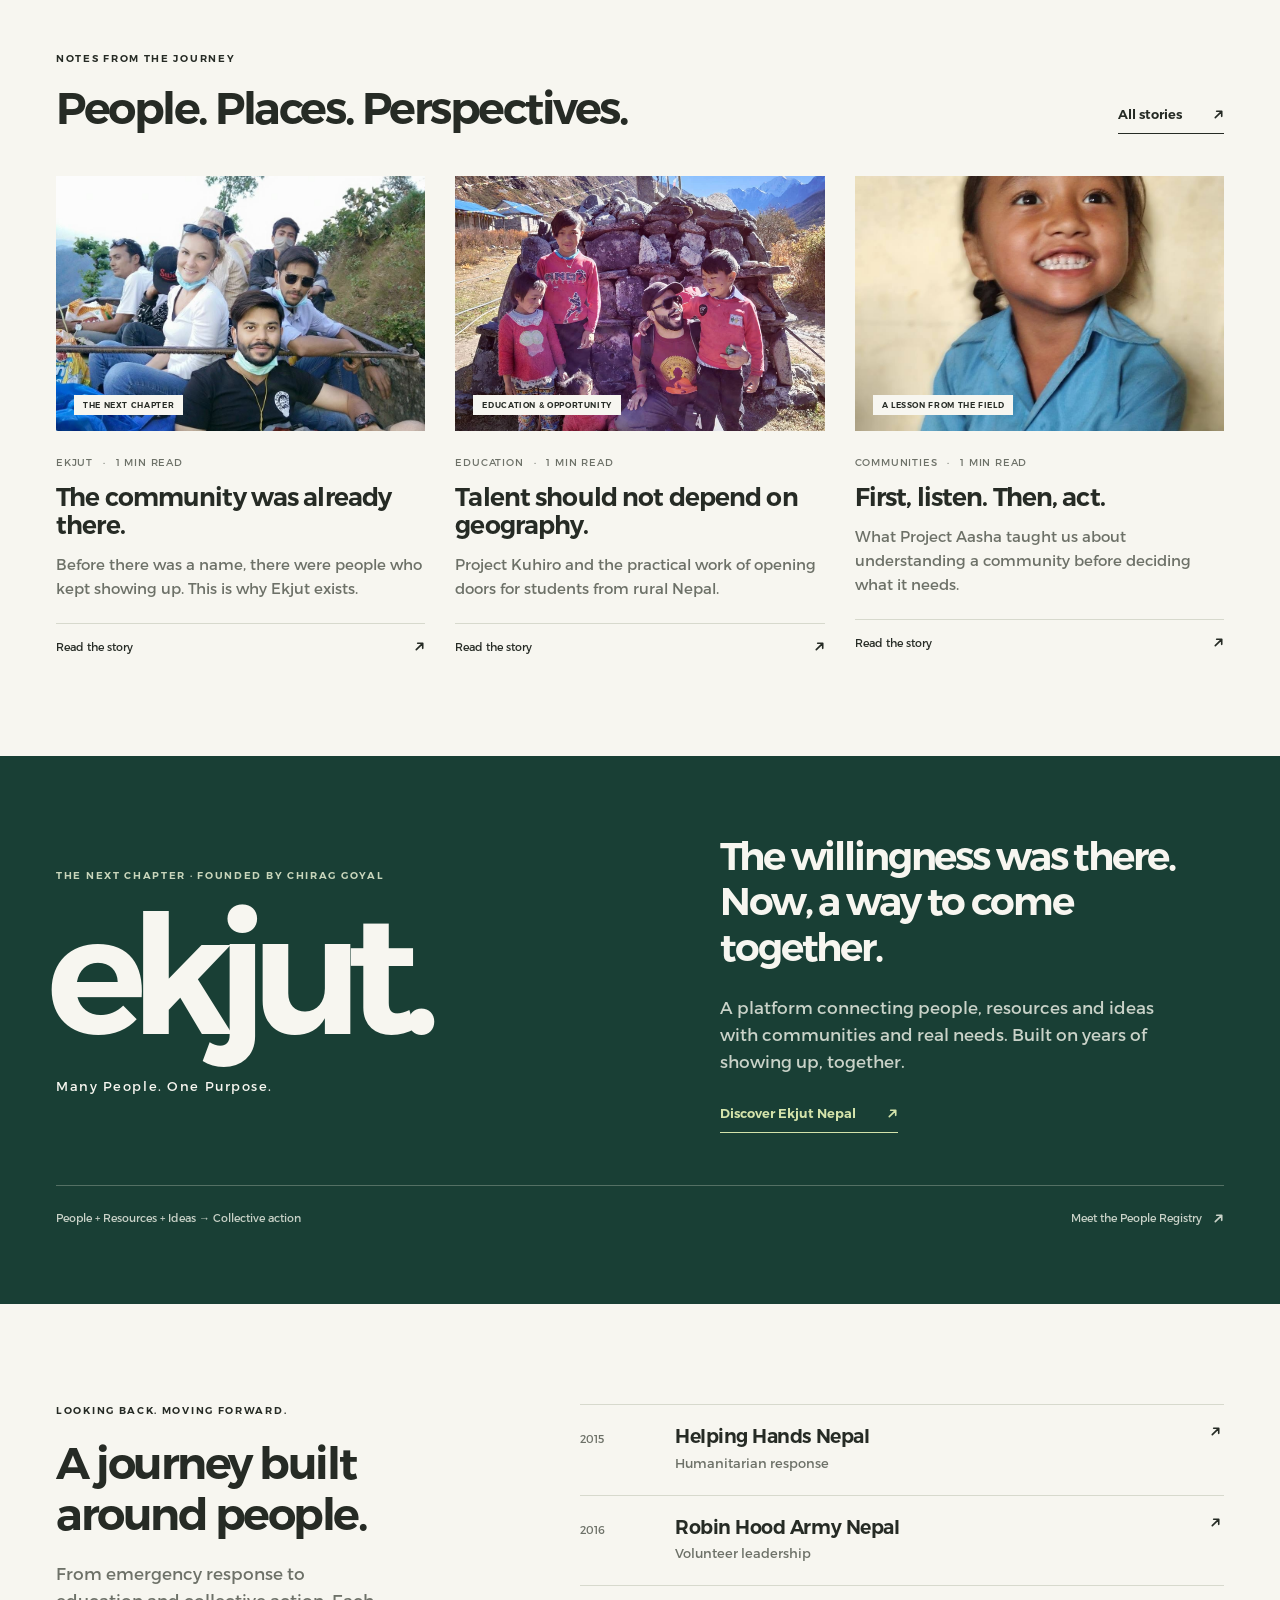
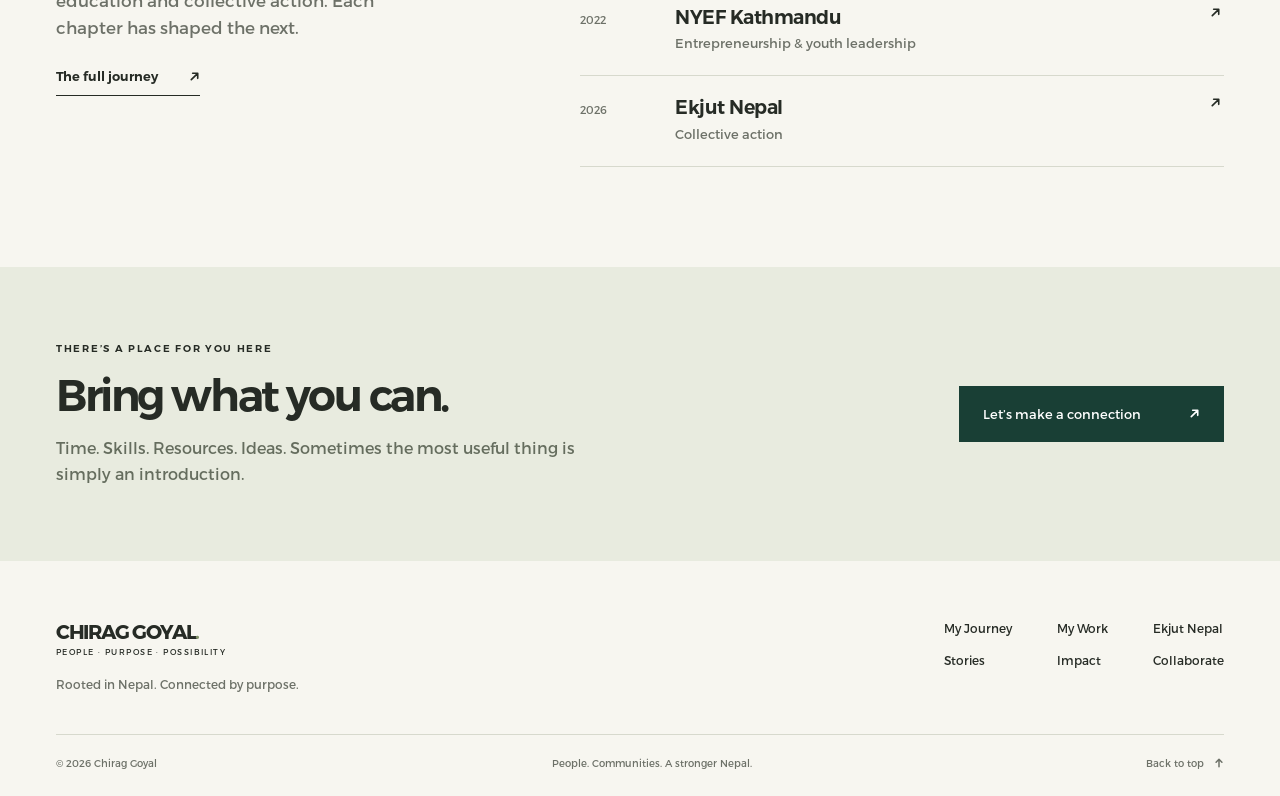
==== commit a58c59ff: "Add photo to talent-and-geography, replace unicode arrows with clean SVGs, and improve mobile UX" ====
--- a/index.html
+++ b/index.html
@@ -7,8 +7,8 @@
   <meta name="theme-color" content="#193f35">
   <title>Chirag Goyal — People. Purpose. Possibility.</title>
   <link rel="icon" href="assets/favicon.svg" type="image/svg+xml">
-  <link rel="stylesheet" href="style.css?v=20260907-photos-hero">
-  <script src="app.js?v=20260907-photos-hero" defer></script>
+  <link rel="stylesheet" href="style.css?v=20260911-ux-arrows">
+  <script src="app.js?v=20260911-ux-arrows" defer></script>
 </head>
 <body>
   <a class="skip" href="#main">Skip to content</a>
@@ -43,12 +43,12 @@
               </svg>
             </a>
           </nav>
-          <button class="hero-menu" type="button" aria-expanded="false" aria-label="Toggle navigation">Menu <span aria-hidden="true">☰</span></button>
+          <button class="hero-menu" type="button" aria-expanded="false" aria-label="Toggle navigation">Menu <span class="menu-icon" aria-hidden="true"><svg width="14" height="11" viewBox="0 0 16 12" fill="none" stroke="currentColor" stroke-width="2" stroke-linecap="round"><line x1="0" y1="1" x2="16" y2="1"/><line x1="0" y1="6" x2="16" y2="6"/><line x1="0" y1="11" x2="16" y2="11"/></svg></span></button>
         </div>
 
         <!-- Mobile Drawer Navigation -->
         <div class="hero-drawer" id="hero-drawer" aria-hidden="true">
-          <button class="hero-drawer-close" type="button" aria-label="Close menu">Close ×</button>
+          <button class="hero-drawer-close" type="button" aria-label="Close menu">Close <span aria-hidden="true"><svg width="11" height="11" viewBox="0 0 12 12" fill="none" stroke="currentColor" stroke-width="2" stroke-linecap="round"><line x1="1" y1="1" x2="11" y2="11"/><line x1="11" y1="1" x2="1" y2="11"/></svg></span></button>
           <div class="hero-drawer-links">
             <a href="index.html" aria-current="page">HOME</a>
             <a href="#about">ABOUT</a>
@@ -70,8 +70,8 @@
           <div class="hero-rule" aria-hidden="true"></div>
           <p class="hero-role">Executive Director<br><span>Goyal Group Nepal</span></p>
           <div class="hero-actions">
-            <a class="hero-btn hero-btn-primary" href="journey.html">EXPLORE MY JOURNEY <span class="arrow" aria-hidden="true">→</span></a>
-            <a class="hero-btn hero-btn-secondary" href="ekjut.html">DISCOVER EKJUT <span class="arrow" aria-hidden="true">→</span></a>
+            <a class="hero-btn hero-btn-primary" href="journey.html">EXPLORE MY JOURNEY <span class="arrow arrow-right" aria-hidden="true"><svg width="12" height="12" viewBox="0 0 14 14" fill="none" stroke="currentColor" stroke-width="1.8" stroke-linecap="round" stroke-linejoin="round"><path d="M1.5 7h11M8.5 2.5l4.5 4.5-4.5 4.5"/></svg></span></a>
+            <a class="hero-btn hero-btn-secondary" href="ekjut.html">DISCOVER EKJUT <span class="arrow arrow-right" aria-hidden="true"><svg width="12" height="12" viewBox="0 0 14 14" fill="none" stroke="currentColor" stroke-width="1.8" stroke-linecap="round" stroke-linejoin="round"><path d="M1.5 7h11M8.5 2.5l4.5 4.5-4.5 4.5"/></svg></span></a>
           </div>
         </div>
 
@@ -85,7 +85,7 @@
         <a class="hero-scroll" href="#about" aria-label="Scroll to explore">
           <span class="scroll-line" aria-hidden="true"></span>
           <span>SCROLL TO EXPLORE</span>
-          <span class="scroll-chevron" aria-hidden="true">⌄</span>
+          <span class="scroll-chevron" aria-hidden="true"><svg width="11" height="7" viewBox="0 0 12 7" fill="none" stroke="currentColor" stroke-width="1.8" stroke-linecap="round" stroke-linejoin="round"><path d="M1 1l5 4.5L11 1"/></svg></span>
         </a>
       </section>
 
@@ -96,7 +96,7 @@
         <a href="stories.html?category=Education">Education &amp; opportunity</a>
         <a href="stories.html?category=Volunteers">Volunteer leadership</a>
         <a href="stories.html?category=Entrepreneurship">Entrepreneurship</a>
-        <a href="ekjut.html">Collective action ↗</a>
+        <a href="ekjut.html">Collective action <span class="arrow" aria-hidden="true"><svg width="11" height="11" viewBox="0 0 12 12" fill="none" stroke="currentColor" stroke-width="1.8" stroke-linecap="round" stroke-linejoin="round"><path d="M2.5 9.5L9.5 2.5M9.5 2.5H4M9.5 2.5V8"/></svg></span></a>
       </div>
 
       <!-- About Section -->
@@ -107,7 +107,7 @@
             <h2>Different chapters.<br>The same belief.</h2>
             <p>For more than a decade, my work has brought me alongside people responding to crises, opening doors and building stronger communities in Nepal.</p>
             <p>The thread through it all? People want to help. Good things happen when we make it easier for them to find each other.</p>
-            <a class="text-link" href="journey.html">Get to know me <span class="arrow" aria-hidden="true">↗</span></a>
+            <a class="text-link" href="journey.html">Get to know me <span class="arrow" aria-hidden="true"><svg width="11" height="11" viewBox="0 0 12 12" fill="none" stroke="currentColor" stroke-width="1.8" stroke-linecap="round" stroke-linejoin="round"><path d="M2.5 9.5L9.5 2.5M9.5 2.5H4M9.5 2.5V8"/></svg></span></a>
             <div class="signature">Chirag Goyal</div>
           </div>
           <div class="portrait-layout">
@@ -131,7 +131,7 @@
               <div class="eyebrow">Notes from the journey</div>
               <h2>People. Places. Perspectives.</h2>
             </div>
-            <a class="text-link" href="stories.html">All stories <span class="arrow" aria-hidden="true">↗</span></a>
+            <a class="text-link" href="stories.html">All stories <span class="arrow" aria-hidden="true"><svg width="11" height="11" viewBox="0 0 12 12" fill="none" stroke="currentColor" stroke-width="1.8" stroke-linecap="round" stroke-linejoin="round"><path d="M2.5 9.5L9.5 2.5M9.5 2.5H4M9.5 2.5V8"/></svg></span></a>
           </div>
           <div class="story-grid">
             <article class="story-card">
@@ -144,19 +144,19 @@
               <div class="story-meta"><span>Ekjut</span><span>·</span><span>1 min read</span></div>
               <h3><a href="story.html?id=community-was-already-there">The community was already there.</a></h3>
               <p>Before there was a name, there were people who kept showing up. This is why Ekjut exists.</p>
-              <a class="read-story" href="story.html?id=community-was-already-there" aria-label="Read The community was already there.">Read the story <span class="arrow" aria-hidden="true">↗</span></a>
+              <a class="read-story" href="story.html?id=community-was-already-there" aria-label="Read The community was already there.">Read the story <span class="arrow" aria-hidden="true"><svg width="11" height="11" viewBox="0 0 12 12" fill="none" stroke="currentColor" stroke-width="1.8" stroke-linecap="round" stroke-linejoin="round"><path d="M2.5 9.5L9.5 2.5M9.5 2.5H4M9.5 2.5V8"/></svg></span></a>
             </article>
             <article class="story-card">
               <a href="story.html?id=talent-and-geography" tabindex="-1" aria-hidden="true">
-                <div class="story-art" aria-hidden="true">
-                  <img src="assets/home-hero-exact.jpeg" alt="" loading="lazy">
+                <div class="story-art photo-art" aria-hidden="true">
+                  <img src="assets/123025536_10158779060204621_6686752857166138746_n.jpg" alt="Education &amp; opportunity" loading="lazy">
                   <small class="art-label">Education &amp; opportunity</small>
                 </div>
               </a>
               <div class="story-meta"><span>Education</span><span>·</span><span>1 min read</span></div>
               <h3><a href="story.html?id=talent-and-geography">Talent should not depend on geography.</a></h3>
               <p>Project Kuhiro and the practical work of opening doors for students from rural Nepal.</p>
-              <a class="read-story" href="story.html?id=talent-and-geography" aria-label="Read Talent should not depend on geography.">Read the story <span class="arrow" aria-hidden="true">↗</span></a>
+              <a class="read-story" href="story.html?id=talent-and-geography" aria-label="Read Talent should not depend on geography.">Read the story <span class="arrow" aria-hidden="true"><svg width="11" height="11" viewBox="0 0 12 12" fill="none" stroke="currentColor" stroke-width="1.8" stroke-linecap="round" stroke-linejoin="round"><path d="M2.5 9.5L9.5 2.5M9.5 2.5H4M9.5 2.5V8"/></svg></span></a>
             </article>
             <article class="story-card">
               <a href="story.html?id=listening-before-acting" tabindex="-1" aria-hidden="true">
@@ -168,7 +168,7 @@
               <div class="story-meta"><span>Communities</span><span>·</span><span>1 min read</span></div>
               <h3><a href="story.html?id=listening-before-acting">First, listen. Then, act.</a></h3>
               <p>What Project Aasha taught us about understanding a community before deciding what it needs.</p>
-              <a class="read-story" href="story.html?id=listening-before-acting" aria-label="Read First, listen. Then, act.">Read the story <span class="arrow" aria-hidden="true">↗</span></a>
+              <a class="read-story" href="story.html?id=listening-before-acting" aria-label="Read First, listen. Then, act.">Read the story <span class="arrow" aria-hidden="true"><svg width="11" height="11" viewBox="0 0 12 12" fill="none" stroke="currentColor" stroke-width="1.8" stroke-linecap="round" stroke-linejoin="round"><path d="M2.5 9.5L9.5 2.5M9.5 2.5H4M9.5 2.5V8"/></svg></span></a>
             </article>
           </div>
         </div>
@@ -186,12 +186,12 @@
             <div>
               <h2>The willingness was there.<br>Now, a way to come together.</h2>
               <p>A platform connecting people, resources and ideas with communities and real needs. Built on years of showing up, together.</p>
-              <a class="text-link" href="ekjut.html">Discover Ekjut Nepal <span class="arrow" aria-hidden="true">↗</span></a>
+              <a class="text-link" href="ekjut.html">Discover Ekjut Nepal <span class="arrow" aria-hidden="true"><svg width="11" height="11" viewBox="0 0 12 12" fill="none" stroke="currentColor" stroke-width="1.8" stroke-linecap="round" stroke-linejoin="round"><path d="M2.5 9.5L9.5 2.5M9.5 2.5H4M9.5 2.5V8"/></svg></span></a>
             </div>
           </div>
           <div class="ekjut-bottom">
             <span>People + Resources + Ideas → Collective action</span>
-            <a href="ekjut.html#registry">Meet the People Registry ↗</a>
+            <a href="ekjut.html#registry">Meet the People Registry <span class="arrow" aria-hidden="true"><svg width="11" height="11" viewBox="0 0 12 12" fill="none" stroke="currentColor" stroke-width="1.8" stroke-linecap="round" stroke-linejoin="round"><path d="M2.5 9.5L9.5 2.5M9.5 2.5H4M9.5 2.5V8"/></svg></span></a>
           </div>
         </div>
       </section>
@@ -203,7 +203,7 @@
             <div class="eyebrow">Looking back. Moving forward.</div>
             <h2>A journey built around people.</h2>
             <p>From emergency response to education and collective action. Each chapter has shaped the next.</p>
-            <a class="text-link" href="journey.html">The full journey <span class="arrow" aria-hidden="true">↗</span></a>
+            <a class="text-link" href="journey.html">The full journey <span class="arrow" aria-hidden="true"><svg width="11" height="11" viewBox="0 0 12 12" fill="none" stroke="currentColor" stroke-width="1.8" stroke-linecap="round" stroke-linejoin="round"><path d="M2.5 9.5L9.5 2.5M9.5 2.5H4M9.5 2.5V8"/></svg></span></a>
           </div>
           <div>
             <a class="mini-milestone" href="journey.html#helping-hands">
@@ -212,7 +212,7 @@
                 <h3>Helping Hands Nepal</h3>
                 <p>Humanitarian response</p>
               </div>
-              <span class="arrow" aria-hidden="true">↗</span>
+              <span class="arrow" aria-hidden="true"><svg width="11" height="11" viewBox="0 0 12 12" fill="none" stroke="currentColor" stroke-width="1.8" stroke-linecap="round" stroke-linejoin="round"><path d="M2.5 9.5L9.5 2.5M9.5 2.5H4M9.5 2.5V8"/></svg></span>
             </a>
             <a class="mini-milestone" href="journey.html#robin-hood-army">
               <span class="year">2016</span>
@@ -220,7 +220,7 @@
                 <h3>Robin Hood Army Nepal</h3>
                 <p>Volunteer leadership</p>
               </div>
-              <span class="arrow" aria-hidden="true">↗</span>
+              <span class="arrow" aria-hidden="true"><svg width="11" height="11" viewBox="0 0 12 12" fill="none" stroke="currentColor" stroke-width="1.8" stroke-linecap="round" stroke-linejoin="round"><path d="M2.5 9.5L9.5 2.5M9.5 2.5H4M9.5 2.5V8"/></svg></span>
             </a>
             <a class="mini-milestone" href="journey.html#nyef">
               <span class="year">2022</span>
@@ -228,7 +228,7 @@
                 <h3>NYEF Kathmandu</h3>
                 <p>Entrepreneurship &amp; youth leadership</p>
               </div>
-              <span class="arrow" aria-hidden="true">↗</span>
+              <span class="arrow" aria-hidden="true"><svg width="11" height="11" viewBox="0 0 12 12" fill="none" stroke="currentColor" stroke-width="1.8" stroke-linecap="round" stroke-linejoin="round"><path d="M2.5 9.5L9.5 2.5M9.5 2.5H4M9.5 2.5V8"/></svg></span>
             </a>
             <a class="mini-milestone" href="journey.html#ekjut">
               <span class="year">2026</span>
@@ -236,7 +236,7 @@
                 <h3>Ekjut Nepal</h3>
                 <p>Collective action</p>
               </div>
-              <span class="arrow" aria-hidden="true">↗</span>
+              <span class="arrow" aria-hidden="true"><svg width="11" height="11" viewBox="0 0 12 12" fill="none" stroke="currentColor" stroke-width="1.8" stroke-linecap="round" stroke-linejoin="round"><path d="M2.5 9.5L9.5 2.5M9.5 2.5H4M9.5 2.5V8"/></svg></span>
             </a>
           </div>
         </div>
@@ -250,7 +250,7 @@
             <h2>Bring what you can.</h2>
             <p>Time. Skills. Resources. Ideas. Sometimes the most useful thing is simply an introduction.</p>
           </div>
-          <a class="button" href="collaborate.html">Let’s make a connection <span class="arrow" aria-hidden="true">↗</span></a>
+          <a class="button" href="collaborate.html">Let’s make a connection <span class="arrow" aria-hidden="true"><svg width="11" height="11" viewBox="0 0 12 12" fill="none" stroke="currentColor" stroke-width="1.8" stroke-linecap="round" stroke-linejoin="round"><path d="M2.5 9.5L9.5 2.5M9.5 2.5H4M9.5 2.5V8"/></svg></span></a>
         </div>
       </section>
     </main>
@@ -278,7 +278,7 @@
         <div class="footer-bottom">
           <span>© 2026 Chirag Goyal</span>
           <span>People. Communities. A stronger Nepal.</span>
-          <a href="#main">Back to top ↑</a>
+          <a href="#main" class="back-to-top">Back to top <span class="arrow arrow-up" aria-hidden="true"><svg width="10" height="10" viewBox="0 0 12 12" fill="none" stroke="currentColor" stroke-width="1.8" stroke-linecap="round" stroke-linejoin="round"><path d="M6 10.5v-9M2.5 5L6 1.5 9.5 5"/></svg></span></a>
         </div>
       </div>
     </footer>
--- a/style.css
+++ b/style.css
@@ -3,10 +3,10 @@
 @font-face{font-family:Montserrat;src:url('assets/fonts/montserrat-bold.otf');font-weight:700 900;font-display:swap}
 @font-face{font-family:'Proxima Nova';src:local('Proxima Nova'),local('ProximaNova-Regular'),local('FONTSPRING DEMO - Proxima Nova');font-weight:400;font-display:swap}
 :root{--paper:#f7f6f0;--ink:#262b25;--green:#193f35;--muted:#6d7168;--line:#d7d9cd;--sage:#dfe5d8;--lime:#d4e3ab;--display:Montserrat,sans-serif;--body:'Proxima Nova',Montserrat,sans-serif}
-*{box-sizing:border-box}html{scroll-behavior:smooth;scroll-padding-top:100px}body{margin:0;background:var(--paper);color:var(--ink);font:17px/1.6 var(--body)}a{color:inherit;text-decoration:none}button,input,select,textarea{font:inherit}button{cursor:pointer;color:inherit}a:focus-visible,button:focus-visible,input:focus-visible,select:focus-visible,textarea:focus-visible,summary:focus-visible{outline:3px solid #849b4a;outline-offset:5px}img{display:block;max-width:100%}h1,h2,h3,p{margin:0}h1,h2,h3{font-family:var(--display);font-weight:600;line-height:1.13;letter-spacing:-.055em}h1{font-size:clamp(42px,5.2vw,76px)}h2{font-size:clamp(32px,3.5vw,50px)}h3{font-size:24px;letter-spacing:-.035em}p+p{margin-top:20px}::selection{background:var(--lime);color:var(--green)}.wrap{width:min(1280px,calc(100% - 112px));margin:auto}.eyebrow{font:600 10px/1.4 var(--display);text-transform:uppercase;letter-spacing:.17em}.muted{color:var(--muted)}.skip{position:fixed;left:20px;top:-100px;z-index:100;background:var(--paper);padding:12px}.skip:focus{top:15px}.site-header{height:100px;display:flex;align-items:center;position:relative;z-index:20;background:var(--paper)}.header-inner{display:flex;align-items:center;justify-content:space-between;gap:32px}.brand{display:flex;flex-direction:column;flex-shrink:0;line-height:1.2}.brand strong{font:700 20px var(--display);letter-spacing:-.065em}.brand small{font-size:8px;letter-spacing:.18em;text-transform:uppercase;margin-top:5px}.desktop-nav{display:flex;gap:29px;align-items:center;font-size:13px}.desktop-nav a{position:relative;padding:9px 0}.desktop-nav a:not(.nav-cta):after{content:'';height:1px;position:absolute;bottom:3px;left:0;width:0;background:var(--green);transition:width .2s}.desktop-nav a:hover:after,.desktop-nav a[aria-current]:after{width:100%}.desktop-nav .nav-cta{border:1px solid var(--green);padding:10px 18px;margin-left:12px}.arrow{display:inline-block;margin-left:15px;transition:transform .2s;font-family:Arial,sans-serif}a:hover .arrow,button:hover .arrow{transform:translate(3px,-2px)}.menu-toggle{display:none;background:transparent;border:1px solid var(--line);padding:9px 15px;font-size:12px}
+*{box-sizing:border-box}html{scroll-behavior:smooth;scroll-padding-top:100px}body{margin:0;background:var(--paper);color:var(--ink);font:17px/1.6 var(--body)}a{color:inherit;text-decoration:none}button,input,select,textarea{font:inherit}button{cursor:pointer;color:inherit}a:focus-visible,button:focus-visible,input:focus-visible,select:focus-visible,textarea:focus-visible,summary:focus-visible{outline:3px solid #849b4a;outline-offset:5px}img{display:block;max-width:100%}h1,h2,h3,p{margin:0}h1,h2,h3{font-family:var(--display);font-weight:600;line-height:1.13;letter-spacing:-.055em}h1{font-size:clamp(42px,5.2vw,76px)}h2{font-size:clamp(32px,3.5vw,50px)}h3{font-size:24px;letter-spacing:-.035em}p+p{margin-top:20px}::selection{background:var(--lime);color:var(--green)}.wrap{width:min(1280px,calc(100% - 112px));margin:auto}.eyebrow{font:600 10px/1.4 var(--display);text-transform:uppercase;letter-spacing:.17em}.muted{color:var(--muted)}.skip{position:fixed;left:20px;top:-100px;z-index:100;background:var(--paper);padding:12px}.skip:focus{top:15px}.site-header{height:100px;display:flex;align-items:center;position:relative;z-index:20;background:var(--paper)}.header-inner{display:flex;align-items:center;justify-content:space-between;gap:32px}.brand{display:flex;flex-direction:column;flex-shrink:0;line-height:1.2}.brand strong{font:700 20px var(--display);letter-spacing:-.065em}.brand small{font-size:8px;letter-spacing:.18em;text-transform:uppercase;margin-top:5px}.desktop-nav{display:flex;gap:29px;align-items:center;font-size:13px}.desktop-nav a{position:relative;padding:9px 0}.desktop-nav a:not(.nav-cta):after{content:'';height:1px;position:absolute;bottom:3px;left:0;width:0;background:var(--green);transition:width .2s}.desktop-nav a:hover:after,.desktop-nav a[aria-current]:after{width:100%}.desktop-nav .nav-cta{border:1px solid var(--green);padding:10px 18px;margin-left:12px}.arrow{display:inline-flex;align-items:center;justify-content:center;margin-left:8px;vertical-align:middle;line-height:1;transition:transform .2s ease;font-family:-apple-system,BlinkMacSystemFont,sans-serif;font-variant-emoji:text;flex-shrink:0}.arrow svg{display:block;stroke:currentColor;fill:none;transition:transform .2s ease}a:hover .arrow,button:hover .arrow{transform:translate(2px,-2px)}.arrow-up{margin-left:6px}a:hover .arrow-up{transform:translateY(-2px)}.arrow-down{margin-left:8px}button:hover .arrow-down{transform:translateY(2px)}.arrow-left{display:inline-flex;align-items:center;justify-content:center;margin-right:6px;vertical-align:middle;transition:transform .2s ease}a:hover .arrow-left{transform:translateX(-2px)}.menu-icon{display:inline-flex;align-items:center;margin-left:6px}.menu-toggle{display:none;background:transparent;border:1px solid var(--line);padding:10px 16px;min-height:44px;font-size:12px;border-radius:2px}
 .hero{position:relative;min-height:650px;height:calc(100svh - 145px);max-height:820px;margin:0 24px;background:var(--green);color:white;overflow:hidden}.hero-image{position:absolute;inset:0;width:100%;height:100%;object-fit:cover;object-position:50% 53%;filter:saturate(.55)}.hero:after{content:'';position:absolute;inset:0;background:linear-gradient(90deg,#0d2119b8,#0d211926 80%),linear-gradient(0deg,#0d211961,transparent 65%)}.hero-inner{position:relative;z-index:1;height:100%;min-height:650px;display:flex;flex-direction:column;justify-content:center;padding-top:35px;padding-bottom:95px}.hero .eyebrow{display:flex;align-items:center;gap:10px;margin-bottom:28px}.dot{width:6px;height:6px;display:inline-block;border-radius:50%;background:var(--lime)}.hero h1{font-size:clamp(54px,6.6vw,92px);font-weight:600;line-height:1.04;max-width:790px;letter-spacing:-.065em}.hero h1 span{color:#dbe5bd}.hero-copy{max-width:395px;margin-top:25px;font-size:18px;line-height:1.6;color:#edf0e8}.text-link{display:inline-flex;align-items:center;gap:23px;border-bottom:1px solid currentColor;padding-bottom:8px;font-size:13px;font-weight:600}.hero .text-link{align-self:flex-start;margin-top:30px}.hero-bottom{position:absolute;left:0;right:0;bottom:26px;display:flex;justify-content:space-between;align-items:end;font:400 10px var(--display);letter-spacing:.06em;color:#f1f1e7}.hero-side{position:absolute;right:0;top:42%;writing-mode:vertical-rl;font-size:9px;letter-spacing:.2em}.topic-strip{display:flex;align-items:center;justify-content:space-between;gap:22px;padding:24px 0;border-bottom:1px solid var(--line);font-size:12px}.topic-strip .eyebrow{color:var(--muted);margin-right:auto;font-size:9px}.topic-strip a{white-space:nowrap}.topic-strip a:hover{color:#637640}
-.section{padding:100px 0}.section-head{display:flex;align-items:end;justify-content:space-between;gap:30px;margin-bottom:42px}.section-head .eyebrow{margin-bottom:17px}.intro{display:grid;grid-template-columns:1fr 1.05fr;gap:95px;align-items:center}.intro-copy h2{margin:22px 0;font-size:43px;max-width:500px}.intro-copy>p{max-width:480px;color:var(--muted);font-size:18px}.intro-copy .text-link{margin-top:27px}.portrait-layout{display:grid;grid-template-columns:1fr 75px;gap:18px}.portrait-frame{background:#e5e4dc;padding:22px 22px 0;align-self:start}.portrait-frame img{width:100%;filter:saturate(.55);aspect-ratio:1.1;object-fit:cover}.portrait-caption{display:flex;align-items:center;justify-content:space-between;font-size:10px;padding:14px 0;gap:12px}.portrait-aside{writing-mode:vertical-rl;align-self:start;font:400 10px var(--display);letter-spacing:.15em;padding-top:4px}.signature{font:italic 28px Georgia,serif;margin-top:26px;color:var(--green)}.stories-section{border-top:1px solid var(--line)}.story-grid{display:grid;grid-template-columns:repeat(3,1fr);gap:30px}.story-card{min-width:0;display:flex;flex-direction:column}.story-art{height:255px;position:relative;overflow:hidden;background:var(--sage);margin-bottom:23px}.story-art img{width:100%;height:100%;object-fit:cover;transition:transform .6s;filter:saturate(.55)}.story-card:hover .story-art img{transform:scale(1.035)}.art-label{position:absolute;bottom:16px;left:18px;z-index:2;background:var(--paper);padding:5px 9px;font:600 8px var(--display);letter-spacing:.08em;text-transform:uppercase}.story-art.ekjut-art{background:#dbe3ce;display:grid;place-items:center}.ekjut-art:before,.ekjut-art:after{content:'';position:absolute;width:185px;height:185px;border:1px solid #8da178;border-radius:50%;top:23px;left:calc(50% - 135px)}.ekjut-art:after{left:calc(50% - 45px)}.ekjut-art strong{font:600 57px var(--display);letter-spacing:-.09em;color:var(--green);z-index:1}.type-art{background:#e5dfcd;display:flex;align-items:center;justify-content:center;padding:25px}.type-art>span{font:600 52px/1 var(--display);letter-spacing:-.075em;color:#596147;max-width:250px}.type-art:after{content:'↗';position:absolute;right:18px;top:15px;font-size:26px;color:#6d7956}.story-meta{display:flex;gap:10px;color:var(--muted);font-size:10px;text-transform:uppercase;letter-spacing:.08em;flex-wrap:wrap}.story-card h3{margin:13px 0;font-size:25px}.story-card>p{color:var(--muted);font-size:15px;line-height:1.6}.read-story{border-top:1px solid var(--line);display:flex;justify-content:space-between;padding-top:14px;margin-top:23px;font-size:11px}.ekjut-feature{background:var(--green);color:var(--paper);overflow:hidden;padding:78px 0}.ekjut-layout{display:grid;grid-template-columns:1.1fr 1fr;gap:110px;align-items:center}.ekjut-feature .eyebrow{color:#c8d5bb}.ekjut-word{font:600 clamp(100px,13vw,185px)/1.1 var(--display);letter-spacing:-.095em;margin-left:-9px}.ekjut-tagline{font-size:13px;letter-spacing:.12em;margin-top:10px}.ekjut-feature h2{font-size:39px;margin-bottom:23px;line-height:1.17}.ekjut-feature p{color:#c9d2c8;max-width:440px;font-size:17px}.ekjut-feature .text-link{margin-top:28px;color:var(--lime)}.ekjut-bottom{border-top:1px solid #547064;margin-top:52px;padding-top:23px;display:flex;justify-content:space-between;color:#c9d2c8;font-size:11px}.journey-preview{display:grid;grid-template-columns:.8fr 1.2fr;gap:95px}.journey-preview h2{margin:20px 0;max-width:330px}.journey-preview p{max-width:320px;color:var(--muted)}.journey-preview .text-link{margin-top:25px}.mini-milestone{padding:21px 0;border-bottom:1px solid var(--line);display:grid;grid-template-columns:75px 1fr 25px;gap:20px;align-items:start}.mini-milestone:first-child{border-top:1px solid var(--line)}.mini-milestone .year{color:var(--muted);font-size:11px;padding-top:4px}.mini-milestone h3{font-size:19px;letter-spacing:-.025em}.mini-milestone p{font-size:13px;margin-top:5px}.invitation{background:#e8ebdf;padding:75px 0}.invite-inner{display:flex;align-items:center;justify-content:space-between;gap:70px}.invitation h2{font-size:44px;margin:15px 0}.invitation p{font-size:16px;color:#656d5e;max-width:550px}.button{display:inline-flex;align-items:center;justify-content:space-between;gap:40px;padding:17px 23px;border:1px solid var(--green);background:var(--green);color:white;font-size:13px;white-space:nowrap;transition:background .2s}.button:hover{background:#2f5646}.button.outline{background:transparent;color:var(--green)}footer{padding:58px 0 25px}.footer-top{display:flex;justify-content:space-between;align-items:start;gap:35px}.footer-note{font-size:12px;margin-top:17px;color:var(--muted)}.footer-links{display:grid;grid-template-columns:repeat(3,auto);gap:12px 45px;font-size:12px}.footer-bottom{border-top:1px solid var(--line);margin-top:40px;padding-top:20px;display:flex;justify-content:space-between;font-size:10px;color:var(--muted)}
-.page-heading{padding:72px 0 55px;border-bottom:1px solid var(--line)}.page-heading .eyebrow{margin-bottom:23px}.page-heading h1{max-width:1000px}.page-heading p{max-width:680px;margin-top:25px;color:var(--muted);font-size:19px}.breadcrumb{font-size:11px;color:var(--muted);margin-bottom:35px;display:flex;gap:14px}.journey-full{display:grid;grid-template-columns:220px 1fr;gap:65px}.side-note{font-size:14px;color:var(--muted);position:sticky;top:35px;align-self:start}.side-note .eyebrow{color:var(--ink);margin-bottom:14px}.timeline-row{border-top:1px solid var(--line);padding:28px 0}.timeline-row:last-child{border-bottom:1px solid var(--line)}.timeline-row summary{list-style:none;display:grid;grid-template-columns:130px 1fr 25px;gap:20px;align-items:start;cursor:pointer}.timeline-row summary::-webkit-details-marker{display:none}.timeline-row summary:after{content:'+';font-size:23px;line-height:1}.timeline-row[open] summary:after{content:'−'}.timeline-row summary time{font-size:12px;color:var(--muted);padding-top:4px}.timeline-row summary h3{font-size:23px}.timeline-row .category{font-size:12px;color:var(--muted);display:block;margin-top:8px}.timeline-copy{margin:23px 40px 0 150px;color:var(--muted);font-size:17px}.lesson{border-left:2px solid #92a277;padding-left:18px;margin-top:22px;color:var(--green);font-style:italic}.work-list{display:grid;grid-template-columns:repeat(2,1fr);gap:0 60px}.work-item{padding:30px 0;border-top:1px solid var(--line)}.work-item .eyebrow{color:var(--muted);margin-bottom:14px}.work-item h3{margin-bottom:14px}.work-item p{color:var(--muted);font-size:16px}.work-item .text-link{margin-top:22px}.split-copy{display:grid;grid-template-columns:1fr 1fr;gap:100px}.split-copy h2{max-width:450px}.split-copy p{color:var(--muted);font-size:18px}.statement{font-size:clamp(30px,4vw,57px);line-height:1.3;letter-spacing:-.05em;font-family:var(--display);max-width:1000px}.quote-section{background:var(--sage)}.quote-section .eyebrow{margin-bottom:26px}.registry-grid{display:grid;grid-template-columns:repeat(3,1fr);gap:0 40px;margin-top:40px}.registry-item{border-top:1px solid var(--line);padding:25px 0}.registry-item h3{font-size:21px;margin-bottom:10px}.registry-item p{font-size:15px;color:var(--muted)}.notice{padding:20px 25px;border-left:2px solid #83976b;background:#eceee4;font-size:14px;color:#58624f;margin-top:35px}.process{counter-reset:step;display:grid;grid-template-columns:repeat(4,1fr);gap:35px;margin-top:45px}.process-item{border-top:1px solid var(--line);padding-top:20px}.process-item:before{counter-increment:step;content:'0' counter(step);font-size:12px;color:var(--muted)}.process-item h3{font-size:22px;margin:20px 0 12px}.process-item p{font-size:15px;color:var(--muted)}.filter-toolbar{display:flex;justify-content:space-between;align-items:center;gap:20px;border-bottom:1px solid var(--line);padding-bottom:25px;margin-bottom:35px}.filters{display:flex;flex-wrap:wrap;gap:6px}.filter-button{background:none;border:1px solid transparent;padding:8px 13px;font-size:12px}.filter-button[aria-pressed=true]{background:var(--green);color:white}.filter-button:hover:not([aria-pressed=true]){border-color:var(--line)}.search-wrap{position:relative;min-width:205px}.search-wrap input{border:0;border-bottom:1px solid #adb5a3;padding:9px 25px 9px 3px;width:100%;background:none;font-size:13px;border-radius:0}.search-wrap span{position:absolute;right:5px;top:5px;font-size:21px}.results-count{font-size:11px;color:var(--muted);margin:0 0 25px}.archive-grid{row-gap:50px}.empty-results{padding:50px 0;grid-column:1/-1}.empty-results p{color:var(--muted);margin:15px 0}.article-wrap{max-width:760px;margin:0 auto}.article-wrap p{font-size:20px;color:#555e51;line-height:1.8}.article-wrap h2{font-size:30px;margin:45px 0 22px}.article-wrap .lesson{font-size:24px;margin:35px 0}.article-top{max-width:940px}.article-top h1{font-size:clamp(40px,5vw,66px);margin:20px 0}.article-top .story-meta{margin-top:25px}.article-art{height:390px;margin:0 0 50px}.article-art.ekjut-art strong{font-size:130px}.article-art.ekjut-art:before,.article-art.ekjut-art:after{width:300px;height:300px;top:40px;left:calc(50% - 240px)}.article-art.ekjut-art:after{left:calc(50% - 60px)}.impact-grid{display:grid;grid-template-columns:repeat(3,1fr);gap:35px}.impact-item{border-top:1px solid var(--line);padding:25px 0}.impact-item h3{margin:20px 0 15px}.impact-item p{color:var(--muted);font-size:16px}.collab-layout{display:grid;grid-template-columns:1fr 1fr;gap:90px}.collab-options{margin-top:25px}.collab-options details{border-bottom:1px solid var(--line);padding:18px 0}.collab-options summary{cursor:pointer;font-family:var(--display);font-size:17px;letter-spacing:-.03em}.collab-options p{color:var(--muted);font-size:15px;padding:15px 0 0}.brief-form{background:#e9ece1;padding:35px}.brief-form h3{margin-bottom:15px}.brief-form>p{font-size:14px;color:var(--muted);margin-bottom:25px}.field{display:flex;flex-direction:column;gap:7px;margin-bottom:19px}.field label{font-size:12px}.field input,.field select,.field textarea{border:1px solid #b7c0ac;border-radius:0;background:var(--paper);padding:12px;font-size:15px;width:100%;min-height:45px}.field textarea{resize:vertical;min-height:120px}.brief-form .button{width:100%}.form-status{font-size:14px;margin-top:18px;color:var(--green)}.sr-only{position:absolute;width:1px;height:1px;padding:0;margin:-1px;overflow:hidden;clip:rect(0,0,0,0);white-space:nowrap;border:0}[hidden]{display:none!important}
+.section{padding:100px 0}.section-head{display:flex;align-items:end;justify-content:space-between;gap:30px;margin-bottom:42px}.section-head .eyebrow{margin-bottom:17px}.intro{display:grid;grid-template-columns:1fr 1.05fr;gap:95px;align-items:center}.intro-copy h2{margin:22px 0;font-size:43px;max-width:500px}.intro-copy>p{max-width:480px;color:var(--muted);font-size:18px}.intro-copy .text-link{margin-top:27px}.portrait-layout{display:grid;grid-template-columns:1fr 75px;gap:18px}.portrait-frame{background:#e5e4dc;padding:22px 22px 0;align-self:start}.portrait-frame img{width:100%;filter:saturate(.55);aspect-ratio:1.1;object-fit:cover}.portrait-caption{display:flex;align-items:center;justify-content:space-between;font-size:10px;padding:14px 0;gap:12px}.portrait-aside{writing-mode:vertical-rl;align-self:start;font:400 10px var(--display);letter-spacing:.15em;padding-top:4px}.signature{font:italic 28px Georgia,serif;margin-top:26px;color:var(--green)}.stories-section{border-top:1px solid var(--line)}.story-grid{display:grid;grid-template-columns:repeat(3,1fr);gap:30px}.story-card{min-width:0;display:flex;flex-direction:column}.story-art{height:255px;position:relative;overflow:hidden;background:var(--sage);margin-bottom:23px}.story-art img{width:100%;height:100%;object-fit:cover;transition:transform .6s;filter:saturate(.55)}.story-card:hover .story-art img{transform:scale(1.035)}.art-label{position:absolute;bottom:16px;left:18px;z-index:2;background:var(--paper);padding:5px 9px;font:600 8px var(--display);letter-spacing:.08em;text-transform:uppercase}.story-art.ekjut-art{background:#dbe3ce;display:grid;place-items:center}.ekjut-art:before,.ekjut-art:after{content:'';position:absolute;width:185px;height:185px;border:1px solid #8da178;border-radius:50%;top:23px;left:calc(50% - 135px)}.ekjut-art:after{left:calc(50% - 45px)}.ekjut-art strong{font:600 57px var(--display);letter-spacing:-.09em;color:var(--green);z-index:1}.type-art{background:#e5dfcd;display:flex;align-items:center;justify-content:center;padding:25px}.type-art>span{font:600 52px/1 var(--display);letter-spacing:-.075em;color:#596147;max-width:250px}.type-art:after{content:'';position:absolute;right:18px;top:18px;width:20px;height:20px;background-image:url("data:image/svg+xml,%3Csvg xmlns='http://www.w3.org/2000/svg' viewBox='0 0 12 12' fill='none' stroke='%236d7956' stroke-width='1.8' stroke-linecap='round' stroke-linejoin='round'%3E%3Cpath d='M2.5 9.5L9.5 2.5M9.5 2.5H4M9.5 2.5V8'/%3E%3C/svg%3E");background-size:contain;background-repeat:no-repeat}.story-meta{display:flex;gap:10px;color:var(--muted);font-size:10px;text-transform:uppercase;letter-spacing:.08em;flex-wrap:wrap}.story-card h3{margin:13px 0;font-size:25px}.story-card>p{color:var(--muted);font-size:15px;line-height:1.6}.read-story{border-top:1px solid var(--line);display:flex;justify-content:space-between;align-items:center;padding-top:14px;margin-top:23px;font-size:11px}.ekjut-feature{background:var(--green);color:var(--paper);overflow:hidden;padding:78px 0}.ekjut-layout{display:grid;grid-template-columns:1.1fr 1fr;gap:110px;align-items:center}.ekjut-feature .eyebrow{color:#c8d5bb}.ekjut-word{font:600 clamp(100px,13vw,185px)/1.1 var(--display);letter-spacing:-.095em;margin-left:-9px}.ekjut-tagline{font-size:13px;letter-spacing:.12em;margin-top:10px}.ekjut-feature h2{font-size:39px;margin-bottom:23px;line-height:1.17}.ekjut-feature p{color:#c9d2c8;max-width:440px;font-size:17px}.ekjut-feature .text-link{margin-top:28px;color:var(--lime)}.ekjut-bottom{border-top:1px solid #547064;margin-top:52px;padding-top:23px;display:flex;justify-content:space-between;color:#c9d2c8;font-size:11px}.journey-preview{display:grid;grid-template-columns:.8fr 1.2fr;gap:95px}.journey-preview h2{margin:20px 0;max-width:330px}.journey-preview p{max-width:320px;color:var(--muted)}.journey-preview .text-link{margin-top:25px}.mini-milestone{padding:21px 0;border-bottom:1px solid var(--line);display:grid;grid-template-columns:75px 1fr 25px;gap:20px;align-items:start}.mini-milestone:first-child{border-top:1px solid var(--line)}.mini-milestone .year{color:var(--muted);font-size:11px;padding-top:4px}.mini-milestone h3{font-size:19px;letter-spacing:-.025em}.mini-milestone p{font-size:13px;margin-top:5px}.invitation{background:#e8ebdf;padding:75px 0}.invite-inner{display:flex;align-items:center;justify-content:space-between;gap:70px}.invitation h2{font-size:44px;margin:15px 0}.invitation p{font-size:16px;color:#656d5e;max-width:550px}.button{display:inline-flex;align-items:center;justify-content:space-between;gap:40px;padding:17px 23px;border:1px solid var(--green);background:var(--green);color:white;font-size:13px;white-space:nowrap;transition:background .2s}.button:hover{background:#2f5646}.button.outline{background:transparent;color:var(--green)}footer{padding:58px 0 25px}.footer-top{display:flex;justify-content:space-between;align-items:start;gap:35px}.footer-note{font-size:12px;margin-top:17px;color:var(--muted)}.footer-links{display:grid;grid-template-columns:repeat(3,auto);gap:12px 45px;font-size:12px}.footer-bottom{border-top:1px solid var(--line);margin-top:40px;padding-top:20px;display:flex;justify-content:space-between;font-size:10px;color:var(--muted)}
+.page-heading{padding:72px 0 55px;border-bottom:1px solid var(--line)}.page-heading .eyebrow{margin-bottom:23px}.page-heading h1{max-width:1000px}.page-heading p{max-width:680px;margin-top:25px;color:var(--muted);font-size:19px}.breadcrumb{font-size:11px;color:var(--muted);margin-bottom:35px;display:flex;gap:14px}.journey-full{display:grid;grid-template-columns:220px 1fr;gap:65px}.side-note{font-size:14px;color:var(--muted);position:sticky;top:35px;align-self:start}.side-note .eyebrow{color:var(--ink);margin-bottom:14px}.timeline-row{border-top:1px solid var(--line);padding:28px 0}.timeline-row:last-child{border-bottom:1px solid var(--line)}.timeline-row summary{list-style:none;display:grid;grid-template-columns:130px 1fr 25px;gap:20px;align-items:start;cursor:pointer}.timeline-row summary::-webkit-details-marker{display:none}.timeline-row summary:after{content:'+';font-size:23px;line-height:1}.timeline-row[open] summary:after{content:'−'}.timeline-row summary time{font-size:12px;color:var(--muted);padding-top:4px}.timeline-row summary h3{font-size:23px}.timeline-row .category{font-size:12px;color:var(--muted);display:block;margin-top:8px}.timeline-copy{margin:23px 40px 0 150px;color:var(--muted);font-size:17px}.lesson{border-left:2px solid #92a277;padding-left:18px;margin-top:22px;color:var(--green);font-style:italic}.work-list{display:grid;grid-template-columns:repeat(2,1fr);gap:0 60px}.work-item{padding:30px 0;border-top:1px solid var(--line)}.work-item .eyebrow{color:var(--muted);margin-bottom:14px}.work-item h3{margin-bottom:14px}.work-item p{color:var(--muted);font-size:16px}.work-item .text-link{margin-top:22px}.split-copy{display:grid;grid-template-columns:1fr 1fr;gap:100px}.split-copy h2{max-width:450px}.split-copy p{color:var(--muted);font-size:18px}.statement{font-size:clamp(30px,4vw,57px);line-height:1.3;letter-spacing:-.05em;font-family:var(--display);max-width:1000px}.quote-section{background:var(--sage)}.quote-section .eyebrow{margin-bottom:26px}.registry-grid{display:grid;grid-template-columns:repeat(3,1fr);gap:0 40px;margin-top:40px}.registry-item{border-top:1px solid var(--line);padding:25px 0}.registry-item h3{font-size:21px;margin-bottom:10px}.registry-item p{font-size:15px;color:var(--muted)}.notice{padding:20px 25px;border-left:2px solid #83976b;background:#eceee4;font-size:14px;color:#58624f;margin-top:35px}.process{counter-reset:step;display:grid;grid-template-columns:repeat(4,1fr);gap:35px;margin-top:45px}.process-item{border-top:1px solid var(--line);padding-top:20px}.process-item:before{counter-increment:step;content:'0' counter(step);font-size:12px;color:var(--muted)}.process-item h3{font-size:22px;margin:20px 0 12px}.process-item p{font-size:15px;color:var(--muted)}.filter-toolbar{display:flex;justify-content:space-between;align-items:center;gap:20px;border-bottom:1px solid var(--line);padding-bottom:25px;margin-bottom:35px}.filters{display:flex;flex-wrap:wrap;gap:6px}.filter-button{background:none;border:1px solid transparent;padding:8px 13px;font-size:12px}.filter-button[aria-pressed=true]{background:var(--green);color:white}.filter-button:hover:not([aria-pressed=true]){border-color:var(--line)}.search-wrap{position:relative;min-width:205px}.search-wrap input{border:0;border-bottom:1px solid #adb5a3;padding:9px 25px 9px 3px;width:100%;background:none;font-size:13px;border-radius:0}.search-wrap span{position:absolute;right:5px;top:5px;font-size:21px}.results-count{font-size:11px;color:var(--muted);margin:0 0 25px}.archive-grid{row-gap:50px}.empty-results{padding:50px 0;grid-column:1/-1}.empty-results p{color:var(--muted);margin:15px 0}.article-wrap{max-width:760px;margin:0 auto}.article-wrap p{font-size:20px;color:#555e51;line-height:1.8}.article-wrap h2{font-size:30px;margin:45px 0 22px}.article-wrap .lesson{font-size:24px;margin:35px 0}.article-top{max-width:940px}.article-top h1{font-size:clamp(40px,5vw,66px);margin:20px 0}.article-top .story-meta{margin-top:25px}.article-art{height:390px;margin:0 0 50px}.article-art.ekjut-art strong{font-size:130px}.article-art.ekjut-art:before,.article-art.ekjut-art:after{width:300px;height:300px;top:40px;left:calc(50% - 240px)}.article-art.ekjut-art:after{left:calc(50% - 60px)}.impact-grid{display:grid;grid-template-columns:repeat(3,1fr);gap:35px}.impact-item{border-top:1px solid var(--line);padding:25px 0}.impact-item h3{margin:20px 0 15px}.impact-item p{color:var(--muted);font-size:16px}.collab-layout{display:grid;grid-template-columns:1fr 1fr;gap:90px}.collab-options{margin-top:25px}.collab-options details{border-bottom:1px solid var(--line);padding:18px 0}.collab-options summary{cursor:pointer;font-family:var(--display);font-size:17px;letter-spacing:-.03em}.collab-options p{color:var(--muted);font-size:15px;padding:15px 0 0}.brief-form{background:#e9ece1;padding:35px}.brief-form h3{margin-bottom:15px}.brief-form>p{font-size:14px;color:var(--muted);margin-bottom:25px}.field{display:flex;flex-direction:column;gap:7px;margin-bottom:19px}.field label{font-size:12px}.field input,.field select,.field textarea{border:1px solid #b7c0ac;border-radius:2px;background:var(--paper);padding:12px 14px;font-size:16px;width:100%;min-height:48px;transition:border-color .2s,box-shadow .2s}.field input:focus,.field select:focus,.field textarea:focus{outline:none;border-color:var(--green);box-shadow:0 0 0 3px rgba(25,63,53,0.12)}.back-link{display:inline-flex;align-items:center;gap:6px;font-weight:600;color:var(--green);transition:color .2s}.back-link:hover{color:#3a5c48}.back-to-top{display:inline-flex;align-items:center;gap:4px}.field textarea{resize:vertical;min-height:120px}.brief-form .button{width:100%}.form-status{font-size:14px;margin-top:18px;color:var(--green)}.sr-only{position:absolute;width:1px;height:1px;padding:0;margin:-1px;overflow:hidden;clip:rect(0,0,0,0);white-space:nowrap;border:0}[hidden]{display:none!important}
 @media(max-width:1100px){.wrap{width:calc(100% - 64px)}.desktop-nav{gap:18px;font-size:12px}.desktop-nav .nav-cta{margin-left:0}.intro{gap:45px}.intro-copy h2{font-size:36px}.portrait-layout{grid-template-columns:1fr 15px}.ekjut-layout{gap:60px}.story-art{height:215px}.story-card h3{font-size:22px}.topic-strip{gap:17px}.journey-preview{gap:50px}.hero,.hero-inner{min-height:620px}.journey-full{grid-template-columns:170px 1fr;gap:40px}}
 @media(max-width:850px){.desktop-nav{display:none;position:absolute;top:83px;left:0;right:0;background:var(--paper);padding:22px 32px 30px;border-bottom:1px solid var(--line);box-shadow:0 10px 15px #00000008;flex-direction:column;align-items:stretch;gap:10px;font-size:17px}.desktop-nav.is-open{display:flex}.desktop-nav .nav-cta{align-self:flex-start;margin-top:5px}.menu-toggle{display:block}.site-header{height:84px}.hero{margin:0 14px;height:670px;min-height:0}.hero-inner{min-height:0;padding:60px 0 90px}.hero h1{font-size:66px}.hero-side{display:none}.topic-strip{flex-wrap:wrap;justify-content:flex-start;gap:12px 22px}.topic-strip .eyebrow{width:100%}.section{padding:70px 0}.intro{gap:35px;grid-template-columns:1fr 1fr}.intro-copy h2{font-size:32px}.intro-copy>p{font-size:16px}.portrait-frame{padding:12px 12px 0}.portrait-caption{font-size:8px;align-items:start}.story-grid{gap:22px}.story-art{height:185px}.story-card h3{font-size:20px}.ekjut-layout{gap:35px}.ekjut-feature h2{font-size:31px}.ekjut-word{font-size:110px}.ekjut-tagline{font-size:11px}.journey-preview{gap:30px;grid-template-columns:.9fr 1.1fr}.mini-milestone{grid-template-columns:50px 1fr 15px;gap:12px}.mini-milestone h3{font-size:17px}.invite-inner{gap:35px}.invitation h2{font-size:35px}.journey-full{grid-template-columns:1fr}.side-note{position:static;max-width:550px}.split-copy{gap:40px}.process{grid-template-columns:repeat(2,1fr)}.filter-toolbar{align-items:stretch;flex-direction:column}.search-wrap{max-width:350px}.collab-layout{gap:40px}.footer-links{gap:12px 25px}.impact-grid{gap:25px}}
 @media(max-width:600px){.wrap{width:calc(100% - 40px)}.brand strong{font-size:19px}.hero{height:690px;margin:0 10px}.hero .wrap{width:calc(100% - 38px)}.hero-inner{justify-content:center;padding-bottom:95px}.hero h1{font-size:55px}.hero-copy{font-size:16px;max-width:310px}.hero .eyebrow{font-size:8px;margin-bottom:25px}.hero-image{object-position:61% center}.hero:after{background:linear-gradient(90deg,#13271bc4,#13271b40),linear-gradient(0deg,#13271b75,transparent)}.hero-bottom{font-size:8px;bottom:22px;gap:25px}.hero-bottom>span:last-child{text-align:right;max-width:100px}.topic-strip{padding:22px 0;font-size:11px;gap:13px 19px}.section{padding:60px 0}.intro{grid-template-columns:1fr;gap:40px}.intro-copy h2{font-size:36px}.intro-copy>p{font-size:17px}.portrait-layout{max-width:380px;grid-template-columns:1fr 20px}.portrait-frame{padding:18px 18px 0}.portrait-caption{font-size:10px}.section-head{align-items:start;gap:20px;margin-bottom:28px}.section-head h2{font-size:31px}.section-head>.text-link{font-size:10px;gap:5px;white-space:nowrap;margin-top:38px}.story-grid{grid-template-columns:1fr;gap:38px}.story-art{height:260px;margin-bottom:18px}.story-card h3{font-size:26px}.story-card>p{font-size:16px}.read-story{margin-top:18px}.ekjut-feature{padding:55px 0}.ekjut-layout{grid-template-columns:1fr;gap:42px}.ekjut-word{font-size:145px}.ekjut-feature h2{font-size:34px;max-width:360px}.ekjut-bottom{gap:20px;font-size:10px;flex-wrap:wrap;margin-top:35px}.journey-preview{grid-template-columns:1fr;gap:35px}.journey-preview h2{font-size:36px;max-width:360px}.journey-preview p{max-width:none}.mini-milestone{grid-template-columns:62px 1fr 20px;padding:23px 0}.mini-milestone h3{font-size:18px}.invitation{padding:55px 0}.invite-inner{flex-direction:column;align-items:start;gap:28px}.invitation h2{font-size:36px}.footer-top{flex-direction:column;gap:30px}.footer-links{width:100%;justify-content:space-between;gap:14px}.footer-bottom{font-size:9px;gap:18px;align-items:start}.footer-bottom>span:last-child{text-align:right;max-width:145px}.page-heading{padding:45px 0}.page-heading p{font-size:17px}.timeline-row summary{grid-template-columns:1fr 20px;gap:12px}.timeline-row summary time{grid-column:1/-1}.timeline-row summary h3{font-size:21px}.timeline-copy{margin:22px 20px 0 0;font-size:16px}.work-list,.split-copy,.registry-grid,.impact-grid,.collab-layout{grid-template-columns:1fr;gap:30px}.registry-grid{gap:0}.process{gap:28px}.process-item h3{font-size:18px}.process-item p{font-size:14px}.statement{font-size:31px}.article-wrap{width:100%}.article-wrap p{font-size:18px}.article-art{height:280px}.article-art.ekjut-art strong{font-size:90px}.article-art.ekjut-art:before,.article-art.ekjut-art:after{width:210px;height:210px;top:30px;left:calc(50% - 150px)}.article-art.ekjut-art:after{left:calc(50% - 50px)}.filter-button{font-size:11px;padding:8px 10px}.brief-form{padding:25px}.page-heading h1{font-size:43px}.article-top h1{font-size:40px}}
@@ -53,8 +53,8 @@
 /* CTA Buttons */
 .hero-actions{display:flex;align-items:center;gap:14px;margin-top:34px}
 .hero-btn{display:inline-flex;align-items:center;justify-content:space-between;gap:38px;padding:14px 24px;font:600 11px var(--display);letter-spacing:.16em;text-transform:uppercase;text-decoration:none;border-radius:0;transition:background .2s,border-color .2s,color .2s,transform .2s;white-space:nowrap}
-.hero-btn .arrow{display:inline-block;font-family:Arial,sans-serif;margin-left:0;transition:transform .2s ease}
-.hero-btn:hover .arrow{transform:translateX(4px)}
+.hero-btn .arrow{display:inline-flex;align-items:center;margin-left:0;transition:transform .2s ease}
+.hero-btn:hover .arrow,.hero-btn:hover .arrow-right{transform:translateX(4px)}
 .hero-btn-primary{background:var(--green);border:1px solid var(--green);color:#fff}
 .hero-btn-primary:hover{background:#234f42;border-color:#234f42}
 .hero-btn-secondary{background:transparent;border:1px solid rgba(255,255,255,0.72);color:#fff}
@@ -146,21 +146,29 @@
 @media(max-width:850px){
  .hero-live{height:auto;min-height:0;display:flex;flex-direction:column;padding-top:82px;background:#19362c}
  .hero-live-nav{position:absolute;padding:23px 24px;gap:20px;height:82px;background:#19362c}
- .hero-live-nav nav{display:none}.hero-menu{display:block;min-height:40px}
+ .hero-live-nav nav{display:none}.hero-menu{display:inline-flex;align-items:center;gap:8px;min-height:44px;padding:8px 16px;border-radius:2px}
  .hero-live-image{position:relative;inset:auto;height:340px;object-position:70% 40%;order:0}
  .hero-live-shade{display:none}
  .hero-live-copy{position:relative;top:auto;left:auto;right:auto;width:auto;max-width:none;padding:35px 30px 45px;order:1}
  .hero-live-copy h1{font:400 46px/1.08 Georgia,serif;letter-spacing:-.03em}
  .hero-kicker{font-size:8px;margin-bottom:21px}
  .hero-actions{flex-direction:row;flex-wrap:wrap;align-items:center;margin-top:25px;gap:12px}
- .hero-btn{width:auto;font-size:9px;justify-content:space-between;padding:15px 18px;min-height:48px;gap:20px}
+ .hero-btn{width:auto;font-size:11px;font-weight:600;letter-spacing:.08em;justify-content:space-between;padding:14px 20px;min-height:48px;gap:16px;border-radius:2px}
  .hero-scroll,.hero-live-aside{display:none}.hero-drawer-links{gap:0}.hero-drawer-links a{padding:19px 0;border-bottom:1px solid #ffffff30;font-size:17px}
+ .topic-strip{display:flex;align-items:center;gap:10px;padding:16px 0;border-bottom:1px solid var(--line);font-size:12px;overflow-x:auto;-webkit-overflow-scrolling:touch;scrollbar-width:none;white-space:nowrap}
+ .topic-strip::-webkit-scrollbar{display:none}
+ .topic-strip .eyebrow{margin-right:6px;flex-shrink:0}
+ .topic-strip a{flex-shrink:0;padding:7px 15px;border-radius:20px;background:rgba(25,63,53,0.06);border:1px solid var(--line);font-size:12px;transition:all .2s ease;white-space:nowrap}
+ .topic-strip a:hover{background:var(--green);color:#fff;border-color:var(--green)}
+ .filters{overflow-x:auto;-webkit-overflow-scrolling:touch;scrollbar-width:none;flex-wrap:nowrap;padding-bottom:6px;gap:8px}
+ .filters::-webkit-scrollbar{display:none}
+ .filter-button{flex-shrink:0;white-space:nowrap;border-radius:20px;padding:8px 16px;border:1px solid var(--line)}
 }
 @media(max-width:480px){
  .hero-live-image{height:260px;object-position:72% center}
  .hero-live-nav{padding:20px}.hero-brand-title{font-size:17px}.hero-brand-sub{font-size:6.5px;letter-spacing:.1em}
  .hero-live-copy{padding:29px 22px 36px}.hero-live-copy h1{font-size:clamp(31px,8.8vw,41px)}
  .hero-rule{margin:23px 0 13px}.hero-role{font-size:14px}.hero-actions{gap:10px}
- .hero-btn{font-size:8px;letter-spacing:.05em;gap:12px;padding:14px 12px}
+ .hero-btn{font-size:11px;font-weight:600;letter-spacing:.08em;gap:14px;padding:14px 18px;min-height:48px;border-radius:2px;width:100%;justify-content:center}
  .section-head{flex-wrap:wrap}.section-head>.text-link{margin-top:0}.portrait-layout{max-width:none}
 }
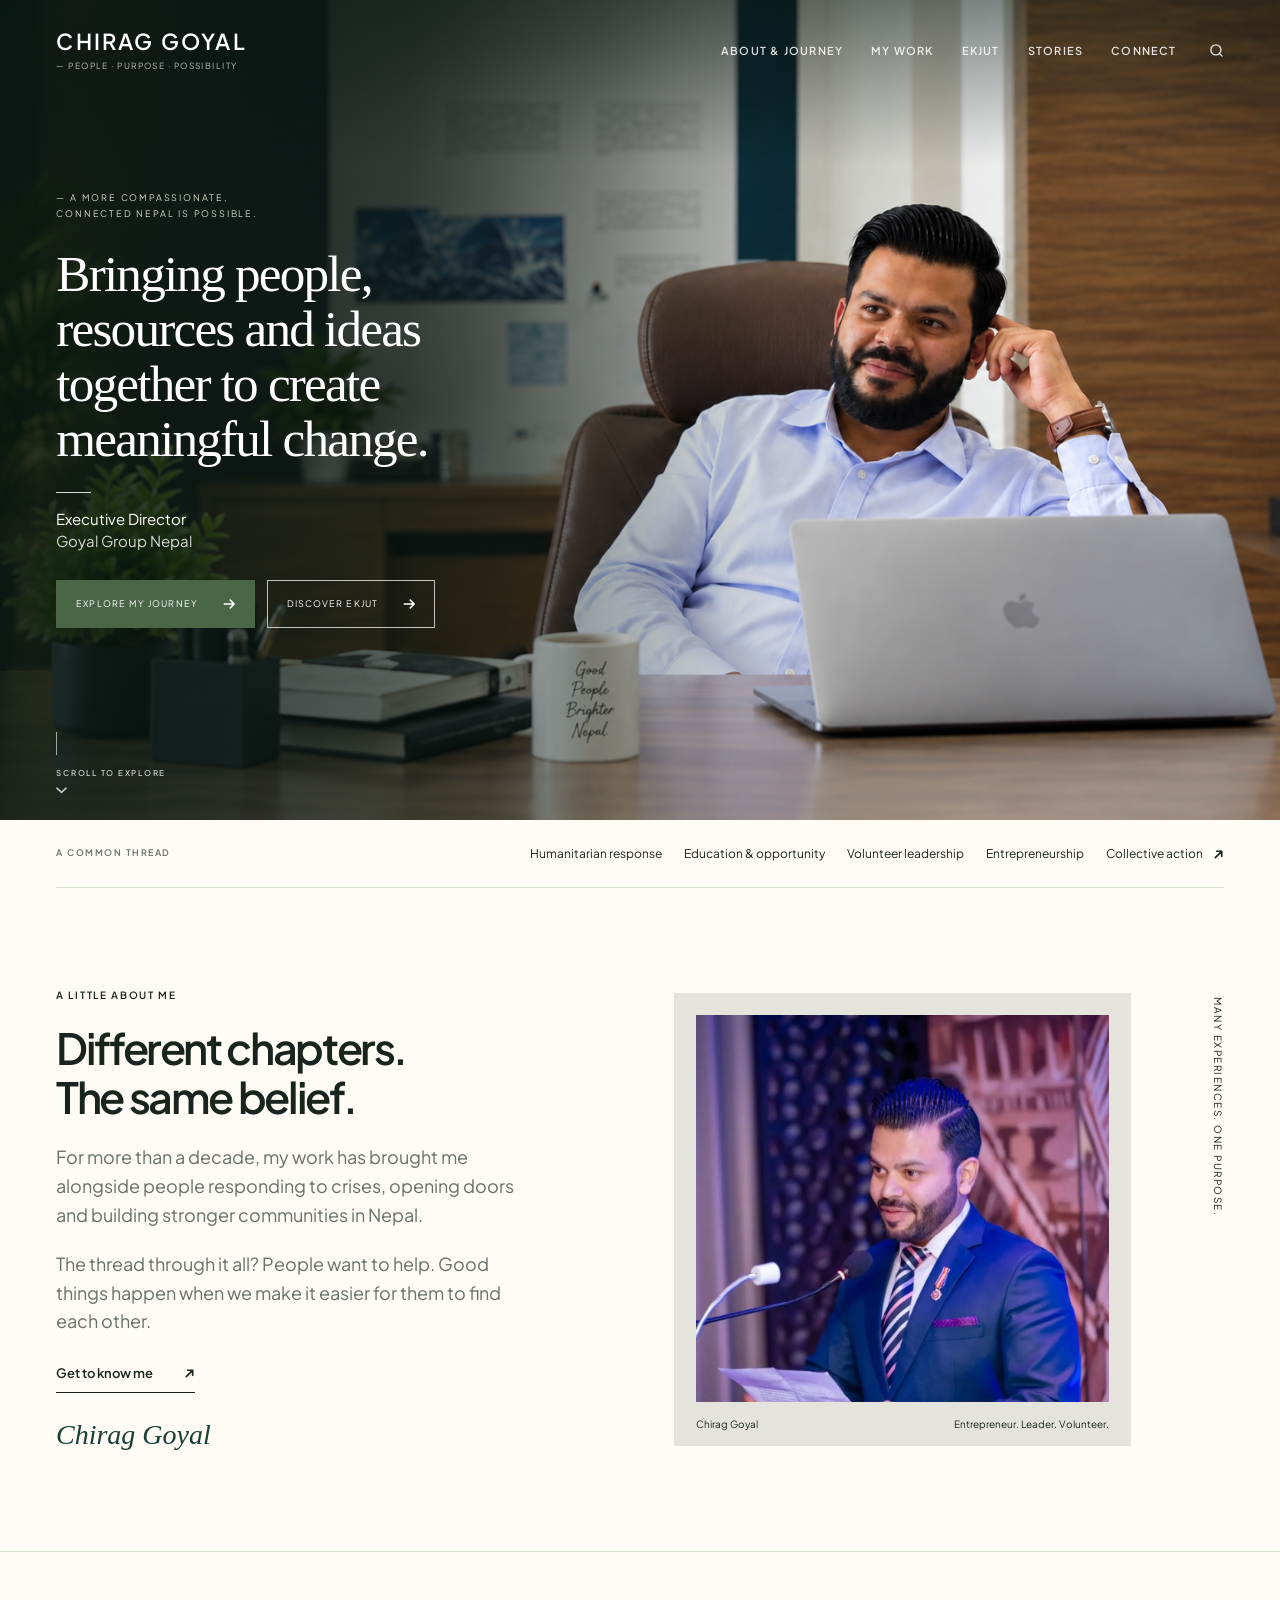
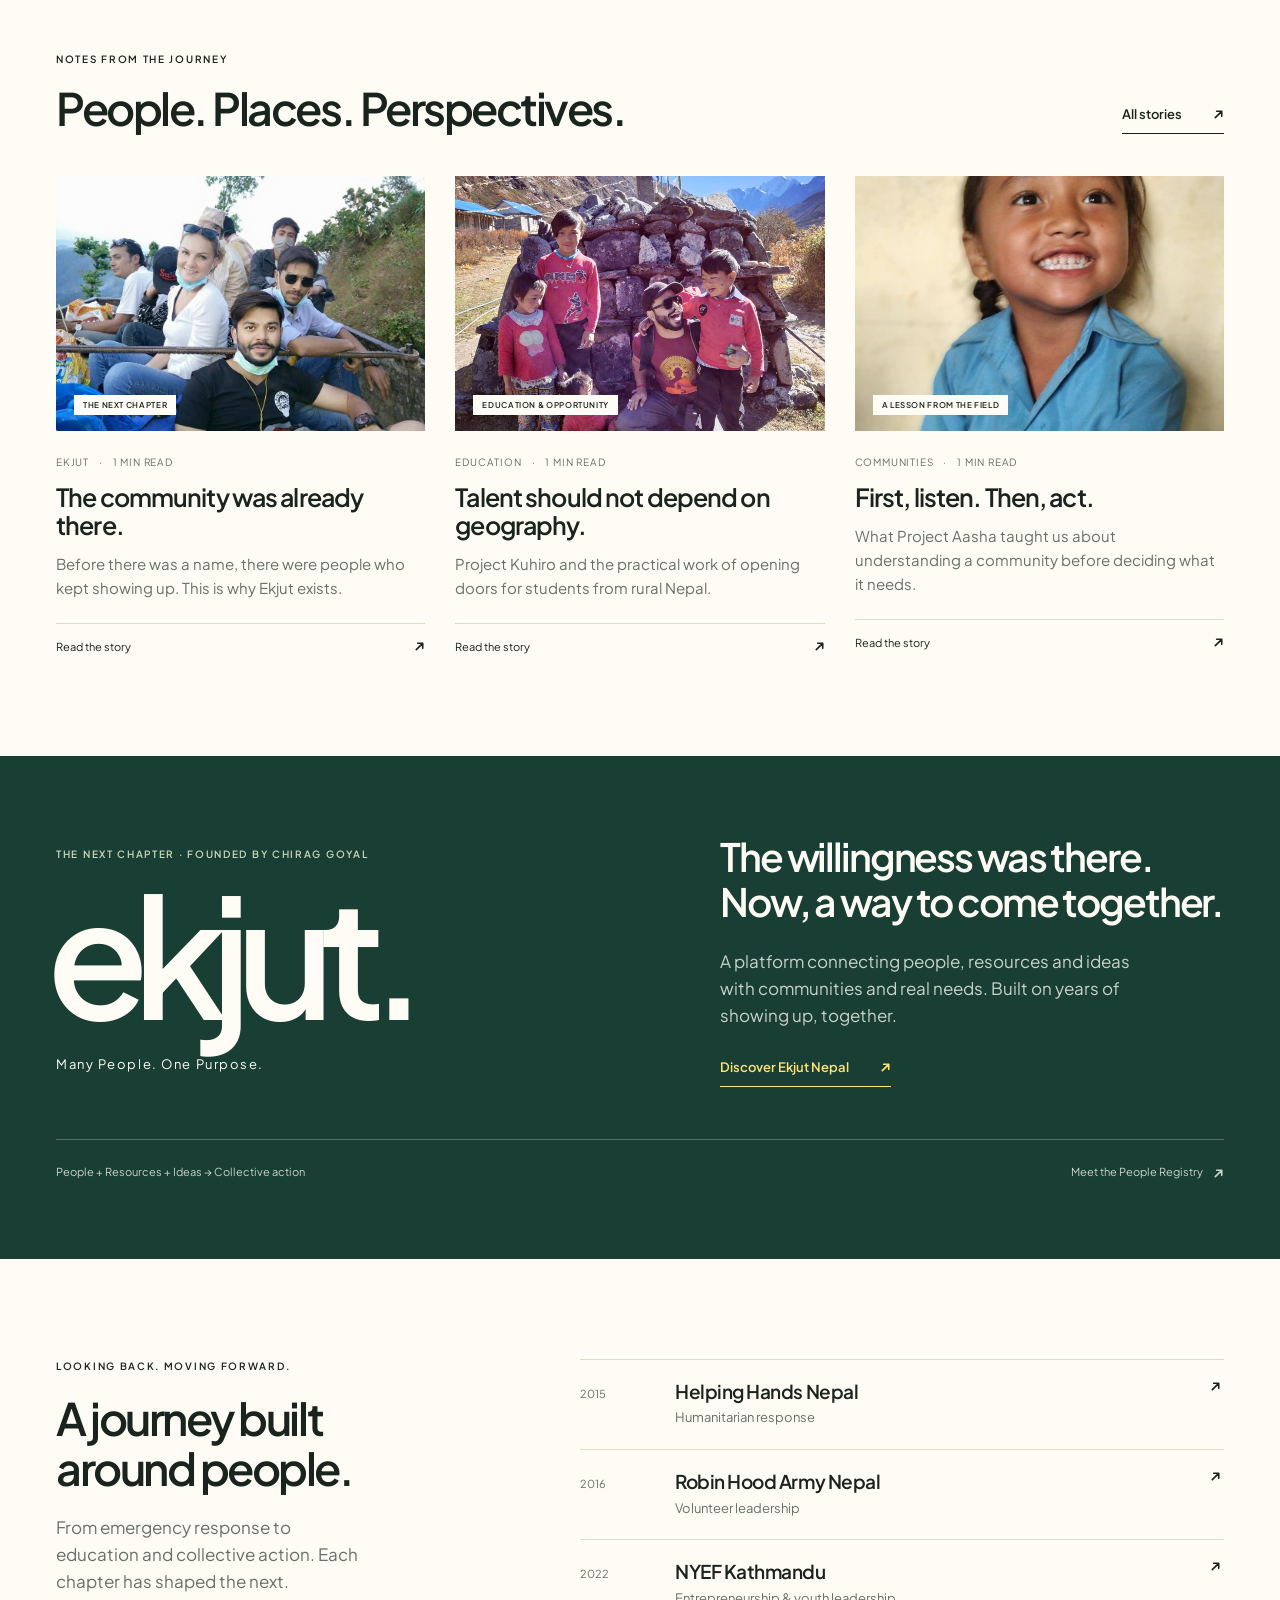
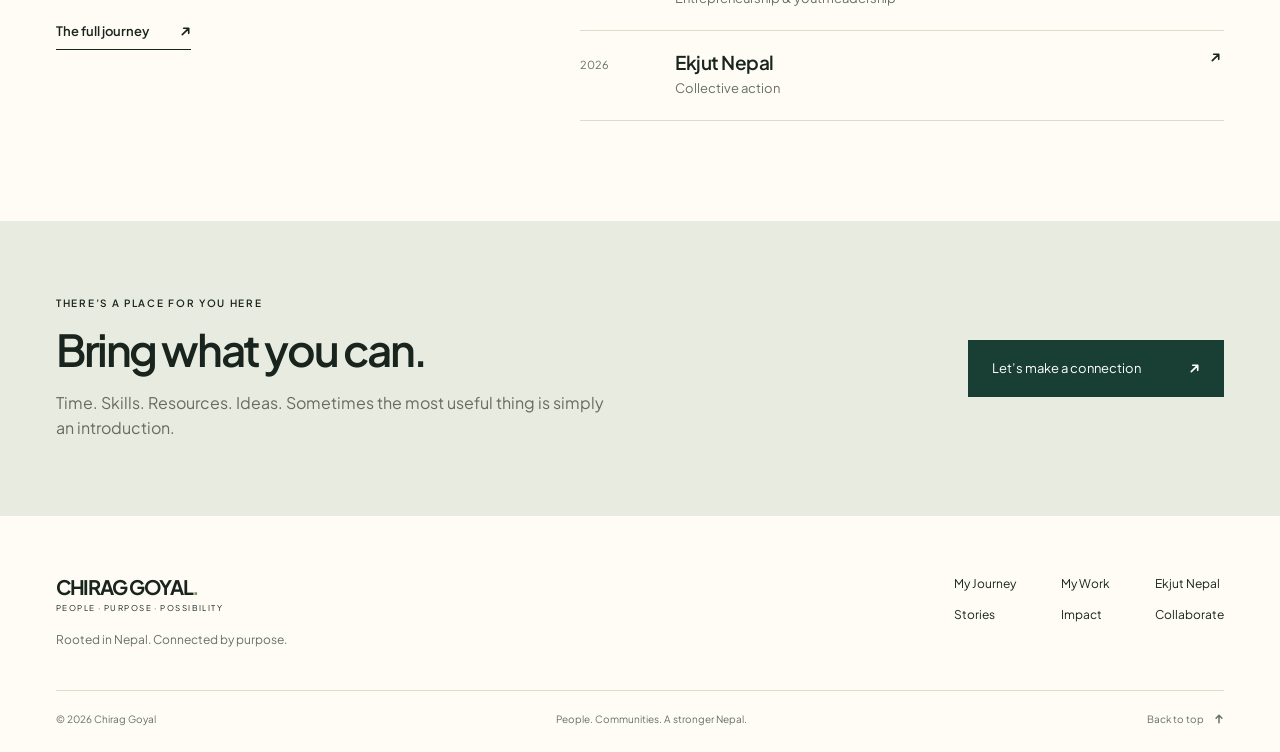
==== commit 94e2e60c: "Refine Ekjut visual system and join profile" ====
--- a/index.html
+++ b/index.html
@@ -7,8 +7,8 @@
   <meta name="theme-color" content="#193f35">
   <title>Chirag Goyal — People. Purpose. Possibility.</title>
   <link rel="icon" href="assets/favicon.svg" type="image/svg+xml">
-  <link rel="stylesheet" href="style.css?v=20260911-ux-arrows">
-  <script src="app.js?v=20260911-ux-arrows" defer></script>
+  <link rel="stylesheet" href="style.css?v=20260914-ekjut-refined">
+  <script src="app.js?v=20260914-ekjut-refined" defer></script>
 </head>
 <body>
   <a class="skip" href="#main">Skip to content</a>
--- a/style.css
+++ b/style.css
@@ -1,8 +1,9 @@
+@import url('https://fonts.googleapis.com/css2?family=Plus+Jakarta+Sans:opsz,wght@6..72,400;6..72,500;6..72,600;6..72,700;6..72,800&family=Source+Serif+4:ital,wght@0,500;0,600;1,500;1,600&display=swap');
 @font-face{font-family:Montserrat;src:url('assets/fonts/montserrat-regular.otf');font-weight:400;font-display:swap}
 @font-face{font-family:Montserrat;src:url('assets/fonts/montserrat-semibold.otf');font-weight:600;font-display:swap}
 @font-face{font-family:Montserrat;src:url('assets/fonts/montserrat-bold.otf');font-weight:700 900;font-display:swap}
 @font-face{font-family:'Proxima Nova';src:local('Proxima Nova'),local('ProximaNova-Regular'),local('FONTSPRING DEMO - Proxima Nova');font-weight:400;font-display:swap}
-:root{--paper:#f7f6f0;--ink:#262b25;--green:#193f35;--muted:#6d7168;--line:#d7d9cd;--sage:#dfe5d8;--lime:#d4e3ab;--display:Montserrat,sans-serif;--body:'Proxima Nova',Montserrat,sans-serif}
+:root{--paper:#fffcf5;--ink:#18241d;--green:#193f35;--muted:#667167;--line:#d7dec9;--sage:#eef1df;--lime:#ffe373;--butter:#fff9e2;--yellow:#f5cf48;--display:'Plus Jakarta Sans',Montserrat,sans-serif;--body:'Plus Jakarta Sans','Proxima Nova',Montserrat,sans-serif;--serif:'Source Serif 4',Georgia,serif}
 *{box-sizing:border-box}html{scroll-behavior:smooth;scroll-padding-top:100px}body{margin:0;background:var(--paper);color:var(--ink);font:17px/1.6 var(--body)}a{color:inherit;text-decoration:none}button,input,select,textarea{font:inherit}button{cursor:pointer;color:inherit}a:focus-visible,button:focus-visible,input:focus-visible,select:focus-visible,textarea:focus-visible,summary:focus-visible{outline:3px solid #849b4a;outline-offset:5px}img{display:block;max-width:100%}h1,h2,h3,p{margin:0}h1,h2,h3{font-family:var(--display);font-weight:600;line-height:1.13;letter-spacing:-.055em}h1{font-size:clamp(42px,5.2vw,76px)}h2{font-size:clamp(32px,3.5vw,50px)}h3{font-size:24px;letter-spacing:-.035em}p+p{margin-top:20px}::selection{background:var(--lime);color:var(--green)}.wrap{width:min(1280px,calc(100% - 112px));margin:auto}.eyebrow{font:600 10px/1.4 var(--display);text-transform:uppercase;letter-spacing:.17em}.muted{color:var(--muted)}.skip{position:fixed;left:20px;top:-100px;z-index:100;background:var(--paper);padding:12px}.skip:focus{top:15px}.site-header{height:100px;display:flex;align-items:center;position:relative;z-index:20;background:var(--paper)}.header-inner{display:flex;align-items:center;justify-content:space-between;gap:32px}.brand{display:flex;flex-direction:column;flex-shrink:0;line-height:1.2}.brand strong{font:700 20px var(--display);letter-spacing:-.065em}.brand small{font-size:8px;letter-spacing:.18em;text-transform:uppercase;margin-top:5px}.desktop-nav{display:flex;gap:29px;align-items:center;font-size:13px}.desktop-nav a{position:relative;padding:9px 0}.desktop-nav a:not(.nav-cta):after{content:'';height:1px;position:absolute;bottom:3px;left:0;width:0;background:var(--green);transition:width .2s}.desktop-nav a:hover:after,.desktop-nav a[aria-current]:after{width:100%}.desktop-nav .nav-cta{border:1px solid var(--green);padding:10px 18px;margin-left:12px}.arrow{display:inline-flex;align-items:center;justify-content:center;margin-left:8px;vertical-align:middle;line-height:1;transition:transform .2s ease;font-family:-apple-system,BlinkMacSystemFont,sans-serif;font-variant-emoji:text;flex-shrink:0}.arrow svg{display:block;stroke:currentColor;fill:none;transition:transform .2s ease}a:hover .arrow,button:hover .arrow{transform:translate(2px,-2px)}.arrow-up{margin-left:6px}a:hover .arrow-up{transform:translateY(-2px)}.arrow-down{margin-left:8px}button:hover .arrow-down{transform:translateY(2px)}.arrow-left{display:inline-flex;align-items:center;justify-content:center;margin-right:6px;vertical-align:middle;transition:transform .2s ease}a:hover .arrow-left{transform:translateX(-2px)}.menu-icon{display:inline-flex;align-items:center;margin-left:6px}.menu-toggle{display:none;background:transparent;border:1px solid var(--line);padding:10px 16px;min-height:44px;font-size:12px;border-radius:2px}
 .hero{position:relative;min-height:650px;height:calc(100svh - 145px);max-height:820px;margin:0 24px;background:var(--green);color:white;overflow:hidden}.hero-image{position:absolute;inset:0;width:100%;height:100%;object-fit:cover;object-position:50% 53%;filter:saturate(.55)}.hero:after{content:'';position:absolute;inset:0;background:linear-gradient(90deg,#0d2119b8,#0d211926 80%),linear-gradient(0deg,#0d211961,transparent 65%)}.hero-inner{position:relative;z-index:1;height:100%;min-height:650px;display:flex;flex-direction:column;justify-content:center;padding-top:35px;padding-bottom:95px}.hero .eyebrow{display:flex;align-items:center;gap:10px;margin-bottom:28px}.dot{width:6px;height:6px;display:inline-block;border-radius:50%;background:var(--lime)}.hero h1{font-size:clamp(54px,6.6vw,92px);font-weight:600;line-height:1.04;max-width:790px;letter-spacing:-.065em}.hero h1 span{color:#dbe5bd}.hero-copy{max-width:395px;margin-top:25px;font-size:18px;line-height:1.6;color:#edf0e8}.text-link{display:inline-flex;align-items:center;gap:23px;border-bottom:1px solid currentColor;padding-bottom:8px;font-size:13px;font-weight:600}.hero .text-link{align-self:flex-start;margin-top:30px}.hero-bottom{position:absolute;left:0;right:0;bottom:26px;display:flex;justify-content:space-between;align-items:end;font:400 10px var(--display);letter-spacing:.06em;color:#f1f1e7}.hero-side{position:absolute;right:0;top:42%;writing-mode:vertical-rl;font-size:9px;letter-spacing:.2em}.topic-strip{display:flex;align-items:center;justify-content:space-between;gap:22px;padding:24px 0;border-bottom:1px solid var(--line);font-size:12px}.topic-strip .eyebrow{color:var(--muted);margin-right:auto;font-size:9px}.topic-strip a{white-space:nowrap}.topic-strip a:hover{color:#637640}
 .section{padding:100px 0}.section-head{display:flex;align-items:end;justify-content:space-between;gap:30px;margin-bottom:42px}.section-head .eyebrow{margin-bottom:17px}.intro{display:grid;grid-template-columns:1fr 1.05fr;gap:95px;align-items:center}.intro-copy h2{margin:22px 0;font-size:43px;max-width:500px}.intro-copy>p{max-width:480px;color:var(--muted);font-size:18px}.intro-copy .text-link{margin-top:27px}.portrait-layout{display:grid;grid-template-columns:1fr 75px;gap:18px}.portrait-frame{background:#e5e4dc;padding:22px 22px 0;align-self:start}.portrait-frame img{width:100%;filter:saturate(.55);aspect-ratio:1.1;object-fit:cover}.portrait-caption{display:flex;align-items:center;justify-content:space-between;font-size:10px;padding:14px 0;gap:12px}.portrait-aside{writing-mode:vertical-rl;align-self:start;font:400 10px var(--display);letter-spacing:.15em;padding-top:4px}.signature{font:italic 28px Georgia,serif;margin-top:26px;color:var(--green)}.stories-section{border-top:1px solid var(--line)}.story-grid{display:grid;grid-template-columns:repeat(3,1fr);gap:30px}.story-card{min-width:0;display:flex;flex-direction:column}.story-art{height:255px;position:relative;overflow:hidden;background:var(--sage);margin-bottom:23px}.story-art img{width:100%;height:100%;object-fit:cover;transition:transform .6s;filter:saturate(.55)}.story-card:hover .story-art img{transform:scale(1.035)}.art-label{position:absolute;bottom:16px;left:18px;z-index:2;background:var(--paper);padding:5px 9px;font:600 8px var(--display);letter-spacing:.08em;text-transform:uppercase}.story-art.ekjut-art{background:#dbe3ce;display:grid;place-items:center}.ekjut-art:before,.ekjut-art:after{content:'';position:absolute;width:185px;height:185px;border:1px solid #8da178;border-radius:50%;top:23px;left:calc(50% - 135px)}.ekjut-art:after{left:calc(50% - 45px)}.ekjut-art strong{font:600 57px var(--display);letter-spacing:-.09em;color:var(--green);z-index:1}.type-art{background:#e5dfcd;display:flex;align-items:center;justify-content:center;padding:25px}.type-art>span{font:600 52px/1 var(--display);letter-spacing:-.075em;color:#596147;max-width:250px}.type-art:after{content:'';position:absolute;right:18px;top:18px;width:20px;height:20px;background-image:url("data:image/svg+xml,%3Csvg xmlns='http://www.w3.org/2000/svg' viewBox='0 0 12 12' fill='none' stroke='%236d7956' stroke-width='1.8' stroke-linecap='round' stroke-linejoin='round'%3E%3Cpath d='M2.5 9.5L9.5 2.5M9.5 2.5H4M9.5 2.5V8'/%3E%3C/svg%3E");background-size:contain;background-repeat:no-repeat}.story-meta{display:flex;gap:10px;color:var(--muted);font-size:10px;text-transform:uppercase;letter-spacing:.08em;flex-wrap:wrap}.story-card h3{margin:13px 0;font-size:25px}.story-card>p{color:var(--muted);font-size:15px;line-height:1.6}.read-story{border-top:1px solid var(--line);display:flex;justify-content:space-between;align-items:center;padding-top:14px;margin-top:23px;font-size:11px}.ekjut-feature{background:var(--green);color:var(--paper);overflow:hidden;padding:78px 0}.ekjut-layout{display:grid;grid-template-columns:1.1fr 1fr;gap:110px;align-items:center}.ekjut-feature .eyebrow{color:#c8d5bb}.ekjut-word{font:600 clamp(100px,13vw,185px)/1.1 var(--display);letter-spacing:-.095em;margin-left:-9px}.ekjut-tagline{font-size:13px;letter-spacing:.12em;margin-top:10px}.ekjut-feature h2{font-size:39px;margin-bottom:23px;line-height:1.17}.ekjut-feature p{color:#c9d2c8;max-width:440px;font-size:17px}.ekjut-feature .text-link{margin-top:28px;color:var(--lime)}.ekjut-bottom{border-top:1px solid #547064;margin-top:52px;padding-top:23px;display:flex;justify-content:space-between;color:#c9d2c8;font-size:11px}.journey-preview{display:grid;grid-template-columns:.8fr 1.2fr;gap:95px}.journey-preview h2{margin:20px 0;max-width:330px}.journey-preview p{max-width:320px;color:var(--muted)}.journey-preview .text-link{margin-top:25px}.mini-milestone{padding:21px 0;border-bottom:1px solid var(--line);display:grid;grid-template-columns:75px 1fr 25px;gap:20px;align-items:start}.mini-milestone:first-child{border-top:1px solid var(--line)}.mini-milestone .year{color:var(--muted);font-size:11px;padding-top:4px}.mini-milestone h3{font-size:19px;letter-spacing:-.025em}.mini-milestone p{font-size:13px;margin-top:5px}.invitation{background:#e8ebdf;padding:75px 0}.invite-inner{display:flex;align-items:center;justify-content:space-between;gap:70px}.invitation h2{font-size:44px;margin:15px 0}.invitation p{font-size:16px;color:#656d5e;max-width:550px}.button{display:inline-flex;align-items:center;justify-content:space-between;gap:40px;padding:17px 23px;border:1px solid var(--green);background:var(--green);color:white;font-size:13px;white-space:nowrap;transition:background .2s}.button:hover{background:#2f5646}.button.outline{background:transparent;color:var(--green)}footer{padding:58px 0 25px}.footer-top{display:flex;justify-content:space-between;align-items:start;gap:35px}.footer-note{font-size:12px;margin-top:17px;color:var(--muted)}.footer-links{display:grid;grid-template-columns:repeat(3,auto);gap:12px 45px;font-size:12px}.footer-bottom{border-top:1px solid var(--line);margin-top:40px;padding-top:20px;display:flex;justify-content:space-between;font-size:10px;color:var(--muted)}
@@ -117,6 +118,20 @@
   .hero-scroll{display:none}
 }
 
+/* Ekjut community hub */
+.hub-hero{background:var(--green);color:var(--paper);padding:105px 0 90px;overflow:hidden}.hub-hero-inner{display:grid;grid-template-columns:1.15fr .85fr;gap:110px;align-items:end}.hub-hero h1{font-size:clamp(62px,8.5vw,122px);line-height:.9;letter-spacing:-.08em;margin:24px 0 32px}.hub-hero h1::first-line{color:var(--lime)}.hub-hero>p,.hub-hero-inner>div>p{max-width:650px;color:#d4ded5;font-size:20px}.hub-actions{display:flex;gap:12px;margin-top:34px;flex-wrap:wrap}.hub-primary{background:var(--lime);border-color:var(--lime);color:var(--green)}.hub-primary:hover{background:#e1ecc4}.hub-secondary{background:transparent;border-color:#9bb0a6;color:white}.hub-manifesto{border-left:1px solid #668077;padding:8px 0 8px 40px}.hub-manifesto p{font-size:17px;color:#c8d4ca}.hub-manifesto strong{display:block;font:600 25px/1.3 var(--display);letter-spacing:-.04em;margin-top:28px;color:var(--paper)}.hub-subnav{position:sticky;top:0;z-index:12;background:#f7f6f0e8;backdrop-filter:blur(12px);border-bottom:1px solid var(--line)}.hub-subnav .wrap{display:flex;gap:35px;padding-top:17px;padding-bottom:17px;overflow-x:auto;scrollbar-width:none}.hub-subnav a{font-size:12px;white-space:nowrap}.hub-subnav a:hover{color:#667b43}.hub-pathways{background:#e7eadf}.hub-card-grid{display:grid;grid-template-columns:repeat(2,1fr);gap:1px;background:#bfc7b8;border:1px solid #bfc7b8}.hub-card-grid>a{background:var(--paper);padding:38px;min-height:285px;display:flex;flex-direction:column;transition:background .2s,transform .2s}.hub-card-grid>a:hover{background:#f1f3e9}.hub-card-grid span{font:600 11px var(--display);color:#77836f}.hub-card-grid h3{font-size:31px;margin:48px 0 14px}.hub-card-grid p{color:var(--muted);max-width:430px}.hub-card-grid b{font-size:12px;margin-top:auto;padding-top:25px;color:var(--green)}.hub-role-grid{gap:0 50px}.hub-pullquote{font:600 clamp(30px,4vw,56px)/1.15 var(--display);letter-spacing:-.055em;color:var(--green);border-top:1px solid var(--line);padding-top:40px;margin-top:25px}.hub-needs{background:#1f352e;color:white}.hub-needs .eyebrow{color:#b7c9be}.hub-needs h2{color:white}.hub-needs .muted{color:#bac7bf}.hub-need-list{border-top:1px solid #52645d}.hub-need-list>div{padding:20px 0;border-bottom:1px solid #52645d;display:grid;grid-template-columns:200px 1fr;gap:30px}.hub-need-list h3{font-size:18px;color:white}.hub-need-list p{font-size:14px;color:#b9c5be}.hub-needs .button{margin-top:35px}.hub-process{grid-template-columns:repeat(4,1fr)}.hub-trust{background:var(--sage)}.hub-trust h3{margin-bottom:20px}.hub-intake{background:#f7f6f0}.hub-request{background:#e7eadf}.hub-checklist{list-style:none;margin:30px 0 0;padding:0;display:grid;grid-template-columns:1fr 1fr;gap:10px 25px}.hub-checklist li{font-size:14px;border-top:1px solid var(--line);padding:12px 0}.hub-checklist li:before{content:'↗';color:#7e9553;margin-right:9px}.hub-intake .brief-form,.hub-request .brief-form{box-shadow:0 18px 50px #20382c12}.ekjut-intake .form-status:empty{display:none}
+@media(max-width:850px){.hub-hero{padding:72px 0}.hub-hero-inner{grid-template-columns:1fr;gap:55px}.hub-hero h1{font-size:76px}.hub-manifesto{padding-left:25px}.hub-card-grid{grid-template-columns:1fr 1fr}.hub-card-grid>a{padding:28px;min-height:260px}.hub-card-grid h3{font-size:25px;margin-top:36px}.hub-process{grid-template-columns:repeat(2,1fr)}.hub-subnav .wrap{gap:25px}}
+@media(max-width:600px){.hub-hero{padding:58px 0}.hub-hero h1{font-size:56px}.hub-hero-inner>div>p{font-size:17px}.hub-actions{flex-direction:column;align-items:stretch}.hub-actions .button{width:100%}.hub-card-grid{grid-template-columns:1fr}.hub-card-grid>a{min-height:230px}.hub-need-list>div{grid-template-columns:1fr;gap:6px}.hub-process{grid-template-columns:1fr 1fr}.hub-checklist{grid-template-columns:1fr}.hub-subnav .wrap{width:100%;padding-left:20px;padding-right:20px}}
+
+/* Integrated Ekjut preview: editorial community archive */
+.integrated-hero .hub-manifesto{max-width:420px}.integrated-intro{background:#f5f3ed}.integrated-intro .split-copy h2{font-size:clamp(36px,4vw,58px);line-height:1.07}.section-note{max-width:320px;color:var(--muted);font-size:14px;line-height:1.6}.integrated-work{background:#e6e9dc}.integrated-work-grid{display:grid;grid-template-columns:repeat(2,1fr);gap:1px;background:#b9c4b2;border:1px solid #b9c4b2}.integrated-work-card{background:var(--paper);padding:42px;min-height:440px;display:flex;flex-direction:column}.integrated-work-card>span{font:600 10px var(--display);color:#6e7c69;letter-spacing:.1em;text-transform:uppercase}.integrated-work-card h3{font-size:clamp(31px,3vw,44px);line-height:1;margin:26px 0 16px}.integrated-work-card p{color:var(--muted);max-width:550px}.integrated-work-card ul{margin:23px 0 0;padding:0;list-style:none;display:grid;grid-template-columns:1fr 1fr;gap:9px 25px}.integrated-work-card li{font-size:13px;padding-top:9px;border-top:1px solid var(--line);color:#4c594e}.integrated-work-card li:before{content:'—';color:#819a60;margin-right:7px}.integrated-work-card blockquote,.integrated-story blockquote{margin:26px 0 0;border-left:2px solid #89a168;padding-left:17px;color:var(--green);font:italic 21px/1.35 Georgia,serif}.integrated-work-featured{grid-column:span 2;min-height:330px;background:#dce6cf;display:grid;grid-template-columns:1fr 1.2fr;column-gap:50px}.integrated-work-featured>span,.integrated-work-featured h3{grid-column:1}.integrated-work-featured>p,.integrated-work-featured>ul,.integrated-work-featured blockquote{grid-column:2}.integrated-work-featured h3{margin-bottom:0}.integrated-work-featured>p{margin-top:38px}.integrated-work-featured blockquote{align-self:end}.integrated-network{background:var(--green);color:var(--paper)}.integrated-network h2{color:white;font-size:clamp(38px,4.6vw,62px);line-height:1.04;margin:20px 0}.integrated-network p{color:#cfdbd1!important}.integrated-network-list{border-top:1px solid #587166}.integrated-network-list>div{display:grid;grid-template-columns:150px 1fr;gap:25px;padding:23px 0;border-bottom:1px solid #587166}.integrated-network-list strong{font-family:var(--display);font-size:20px}.integrated-network-list span{color:#c4d2c8;font-size:15px}.integrated-process{grid-template-columns:repeat(7,1fr);gap:14px}.integrated-process .process-item{min-height:170px;padding:18px 4px 0}.integrated-process .process-item h3{font-size:18px;margin:15px 0 9px}.integrated-process .process-item p{font-size:13px}.integrated-journey{background:#f5f3ed}.integrated-timeline{margin-top:20px;border-top:1px solid var(--line)}.integrated-timeline article{display:grid;grid-template-columns:230px 1fr;gap:55px;border-bottom:1px solid var(--line);padding:30px 0;position:relative}.integrated-timeline article:before{content:'';position:absolute;left:218px;top:37px;width:9px;height:9px;border-radius:50%;background:#829667}.integrated-timeline time{font:600 11px var(--display);color:#687561;letter-spacing:.1em;text-transform:uppercase;padding-right:28px}.integrated-timeline h3{font-size:27px;margin:0 0 12px}.integrated-timeline p{max-width:720px;color:var(--muted);font-size:16px}.integrated-stories{background:#e6e9dc}.integrated-story-lede{font-size:18px;color:var(--muted);max-width:620px;margin:-15px 0 42px}.integrated-story{display:grid;grid-template-columns:1fr 1fr;min-height:560px;background:var(--paper)}.integrated-story-image{min-height:100%}.integrated-story-image img{width:100%;height:100%;display:block;object-fit:cover;filter:saturate(.7)}.integrated-story-copy{padding:55px;align-self:center}.integrated-story h3{font-size:clamp(42px,4.5vw,65px);line-height:1.02;margin:20px 0}.integrated-story p{color:var(--muted);font-size:16px}.integrated-story-pair{display:grid;grid-template-columns:1fr 1fr;gap:1px;background:#b9c4b2;margin-top:1px}.integrated-story-pair .integrated-story{display:block;min-height:480px;padding:48px}.text-story{background:#f6f4ee}.dark-story{background:#203e34;color:white}.dark-story .eyebrow{color:#c0d3c6}.dark-story p{color:#d1ddd4}.dark-story blockquote{color:#e5efb9;border-color:#c3db88}.story-caution{border-top:1px solid var(--line);font-size:12px!important;padding-top:15px;margin-top:24px}.hub-trust .split-copy h2,.hub-intake h2,.hub-request h2{font-size:clamp(38px,4vw,58px);line-height:1.08}
+@media(max-width:850px){.integrated-work-card{padding:30px;min-height:410px}.integrated-work-featured{min-height:310px}.integrated-process{grid-template-columns:repeat(4,1fr)}.integrated-timeline article{grid-template-columns:180px 1fr;gap:35px}.integrated-timeline article:before{left:169px}.integrated-story-copy{padding:38px}.integrated-story-pair .integrated-story{padding:35px}}
+@media(max-width:600px){.section-note{margin:0}.integrated-work-grid,.integrated-story,.integrated-story-pair{grid-template-columns:1fr}.integrated-work-card{min-height:0;padding:29px}.integrated-work-card h3{margin:20px 0 14px}.integrated-work-card ul{grid-template-columns:1fr}.integrated-work-featured{display:flex;grid-column:auto}.integrated-work-featured>p{margin-top:22px}.integrated-work-featured h3{margin-bottom:0}.integrated-network-list>div{grid-template-columns:1fr;gap:5px}.integrated-process{grid-template-columns:1fr 1fr}.integrated-process .process-item{min-height:145px}.integrated-timeline article{grid-template-columns:1fr;gap:10px;padding:24px 0}.integrated-timeline article:before{display:none}.integrated-timeline time{padding:0}.integrated-timeline h3{font-size:23px}.integrated-story{min-height:0}.integrated-story-image{height:400px}.integrated-story-copy,.integrated-story-pair .integrated-story{padding:30px}.integrated-story h3{font-size:42px}.integrated-story-pair{margin-top:1px}.integrated-story-pair .integrated-story{min-height:400px}}
+
+/* Ekjut palette and work-card refinement */
+.hub-primary{background:var(--yellow);border-color:var(--yellow);color:var(--green)}.hub-primary:hover{background:#ffe98c}.hub-hero h1::first-line{color:var(--lime)}.hub-trust{background:var(--butter)}.integrated-work{background:var(--butter)}.integrated-work-grid{background:#cbd6b3;border-color:#cbd6b3}.integrated-work-card{background:var(--paper);position:relative;overflow:hidden}.integrated-work-card:after{content:'';position:absolute;inset:auto -36px -45px auto;width:120px;height:120px;border:1px solid #dce3c7;border-radius:50%;pointer-events:none}.work-card-top{display:flex;align-items:center;gap:16px}.work-card-top>span{margin:0!important}.work-icon{display:grid;place-items:center;width:44px;height:44px;flex:0 0 44px;border-radius:50%;background:var(--yellow);color:var(--green);font-style:normal}.work-icon svg{display:block;width:25px;height:25px}.integrated-work-card h3{margin-top:28px}.integrated-work-card ul{position:relative;z-index:1}.integrated-work-card li{display:flex;align-items:flex-start;gap:9px;color:#43554b}.integrated-work-card li:before{display:none}.integrated-work-card li i{display:grid;place-items:center;width:16px;height:16px;margin-top:2px;flex:0 0 16px;border:1px solid #a8b88d;border-radius:50%;color:#4d694e}.integrated-work-card li svg{width:10px;height:10px}.integrated-work-card blockquote,.integrated-story blockquote{font-family:var(--serif);font-style:italic;color:#214c3e;border-color:#e6bd31}.integrated-work-featured{background:#e7f0d1}.integrated-work-featured .work-card-top,.integrated-work-featured h3{grid-column:1}.integrated-work-featured>p,.integrated-work-featured>ul,.integrated-work-featured blockquote{grid-column:2}.integrated-work-featured .work-card-top{align-self:end}.integrated-work-featured .work-icon{background:var(--green);color:var(--yellow)}.integrated-network{background:#193f35}.integrated-network-list strong{color:var(--yellow)}.integrated-network-list>div{border-color:#5e7f70}.integrated-timeline article:before{background:var(--yellow);box-shadow:0 0 0 3px var(--paper)}.dark-story{background:#193f35}.dark-story blockquote{color:#fff0a1;border-color:var(--yellow)}.hub-intake{background:var(--butter)}.hub-request{background:#edf1dd}.hub-checklist li:before{content:'✦';color:#ba8d00;margin-right:9px}.ekjut-network-form{background:var(--green)!important;color:var(--paper);padding:40px!important;box-shadow:none!important}.ekjut-form-heading{padding-bottom:23px;margin-bottom:25px;border-bottom:1px solid #5b7669}.ekjut-form-heading>span{display:block;color:var(--yellow);font:600 10px var(--display);text-transform:uppercase;letter-spacing:.16em;margin-bottom:12px}.ekjut-form-heading h3{font-size:29px;line-height:1.12;max-width:420px}.ekjut-network-form .field label,.ekjut-network-form .ekjut-choice legend{font-size:12px;color:#eef4df}.ekjut-network-form .field input,.ekjut-network-form .field select,.ekjut-network-form .field textarea{background:#fdfcf6;border-color:#9aab94;color:var(--ink);border-radius:0}.ekjut-network-form .field input:focus,.ekjut-network-form .field select:focus,.ekjut-network-form .field textarea:focus{border-color:var(--yellow);box-shadow:0 0 0 3px #ffe37335}.ekjut-choice{border:0;margin:0 0 20px;padding:0}.ekjut-choice legend{margin-bottom:10px}.ekjut-choice>div{display:flex;gap:10px}.ekjut-choice label{border:1px solid #789082;padding:10px 14px;font-size:13px;cursor:pointer}.ekjut-choice label:has(input:checked){background:var(--yellow);border-color:var(--yellow);color:var(--green)}.ekjut-choice input{accent-color:var(--green)}.ekjut-network-form .button{background:var(--yellow);border-color:var(--yellow);color:var(--green);margin-top:5px}.ekjut-network-form .button:hover{background:#ffe98c}.ekjut-network-form .form-status{color:#fff3a7}.network-history[hidden]{display:none}
+@media(max-width:600px){.work-card-top{gap:13px}.integrated-work-featured .work-card-top,.integrated-work-featured h3,.integrated-work-featured>p,.integrated-work-featured>ul,.integrated-work-featured blockquote{grid-column:auto}.ekjut-network-form{padding:28px!important}.ekjut-form-heading h3{font-size:25px}}
+
 /* Simplified hero: one readable copy column and unobstructed portrait. */
 .hero-live{height: min(820px,100svh);min-height:680px;max-height:none}
 .hero-live-nav{padding:30px 4.4vw;gap:40px}
